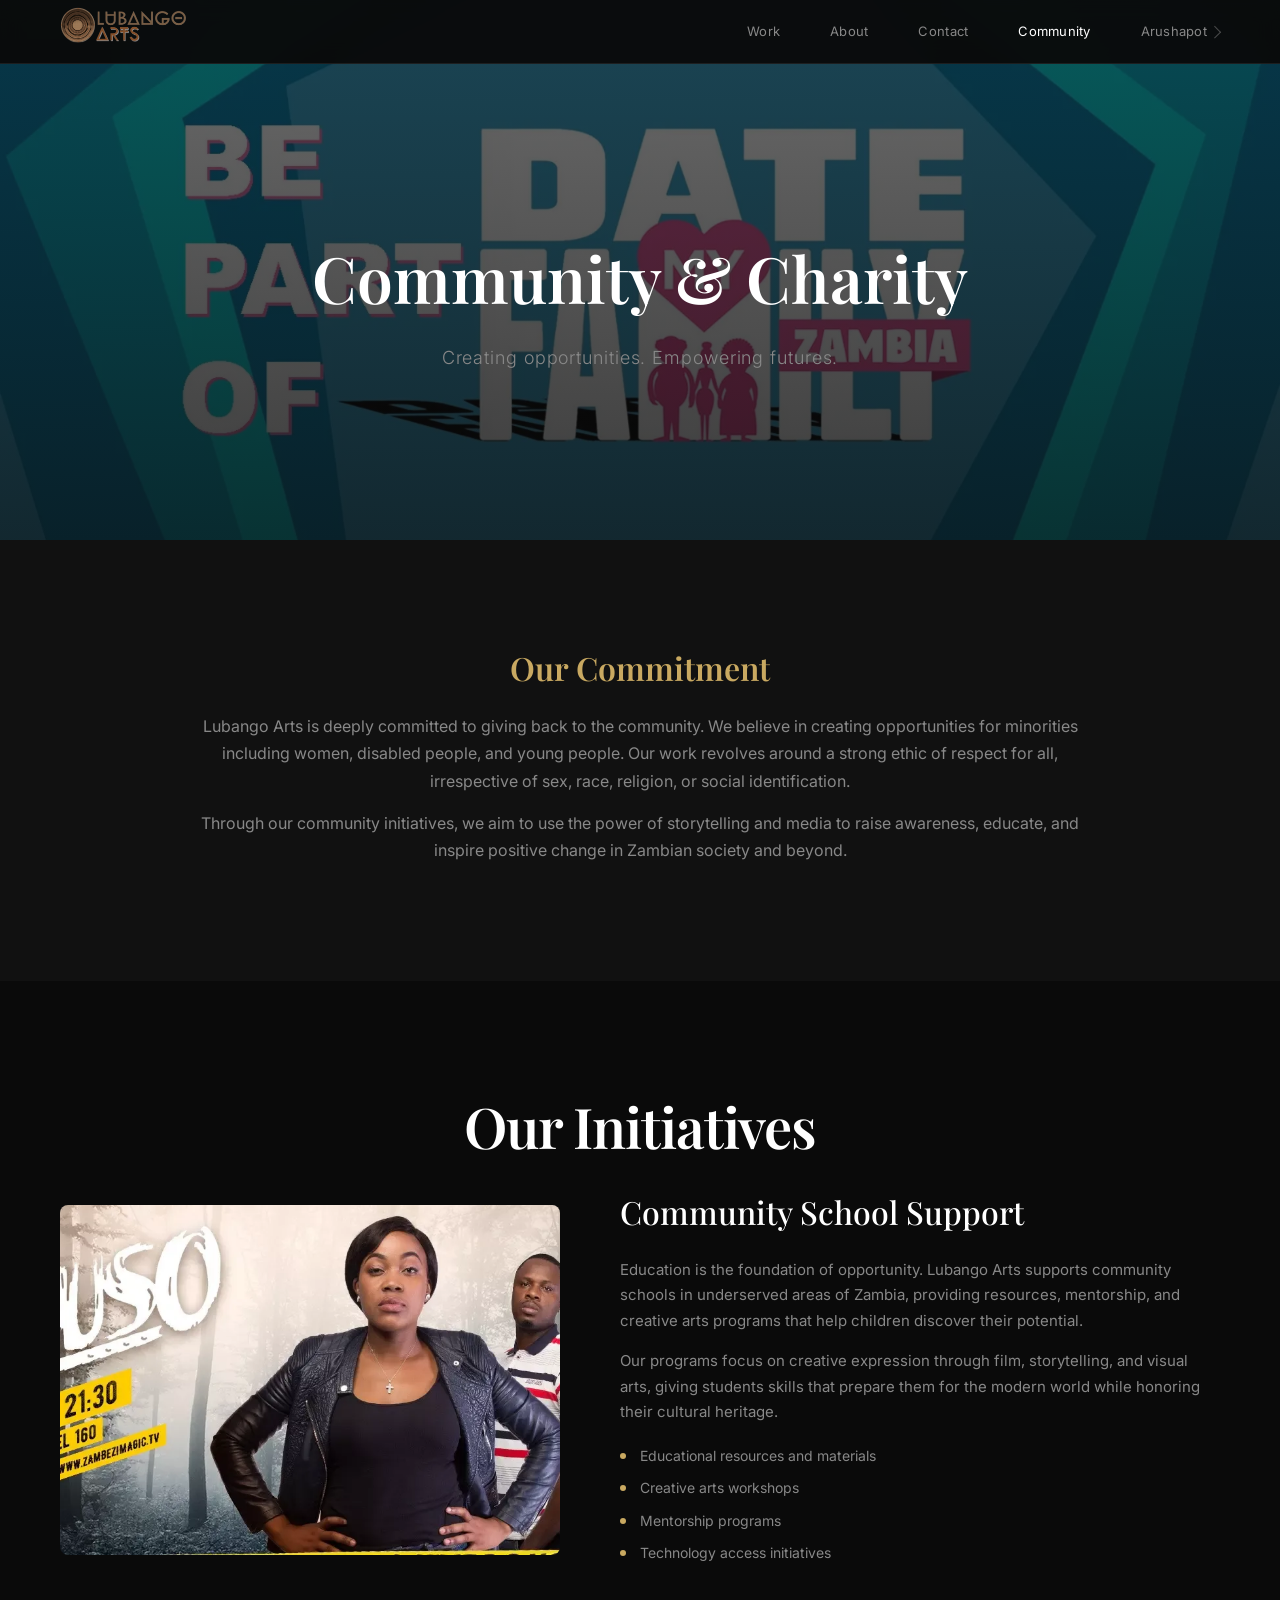
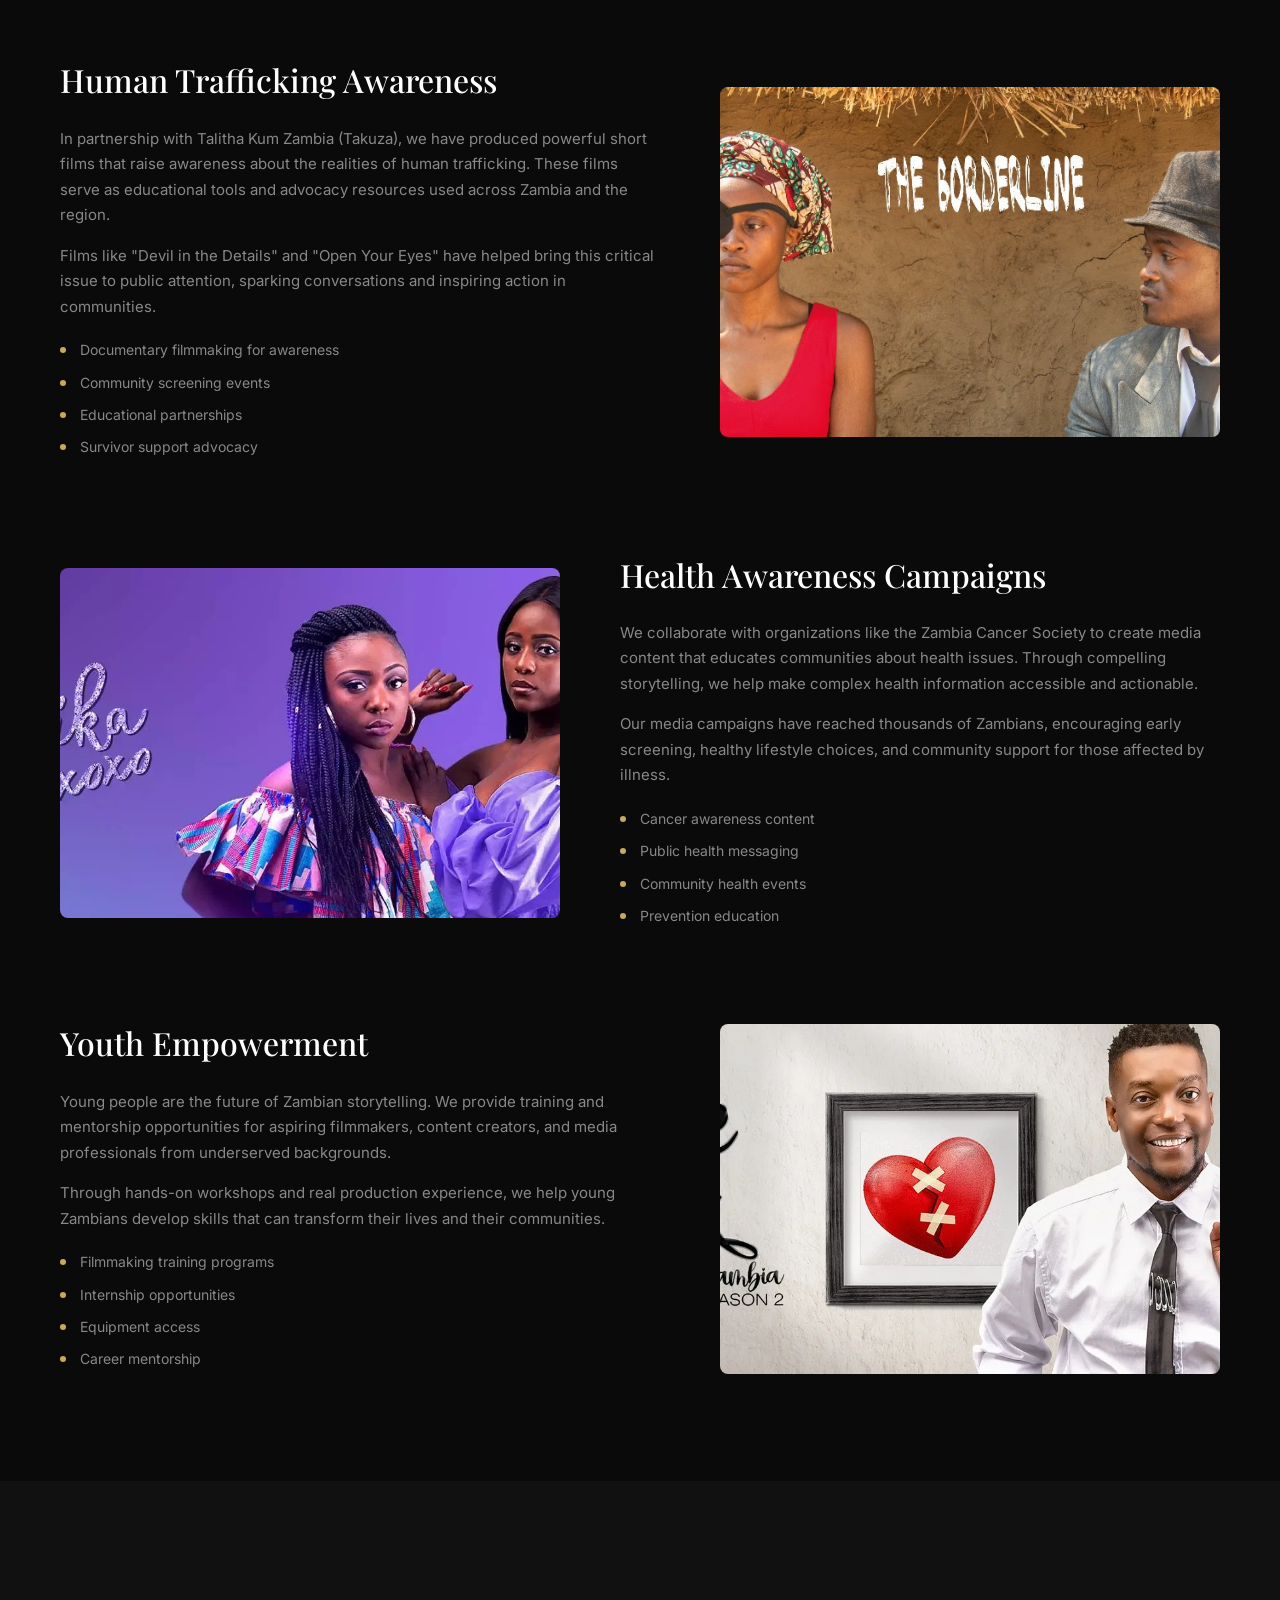
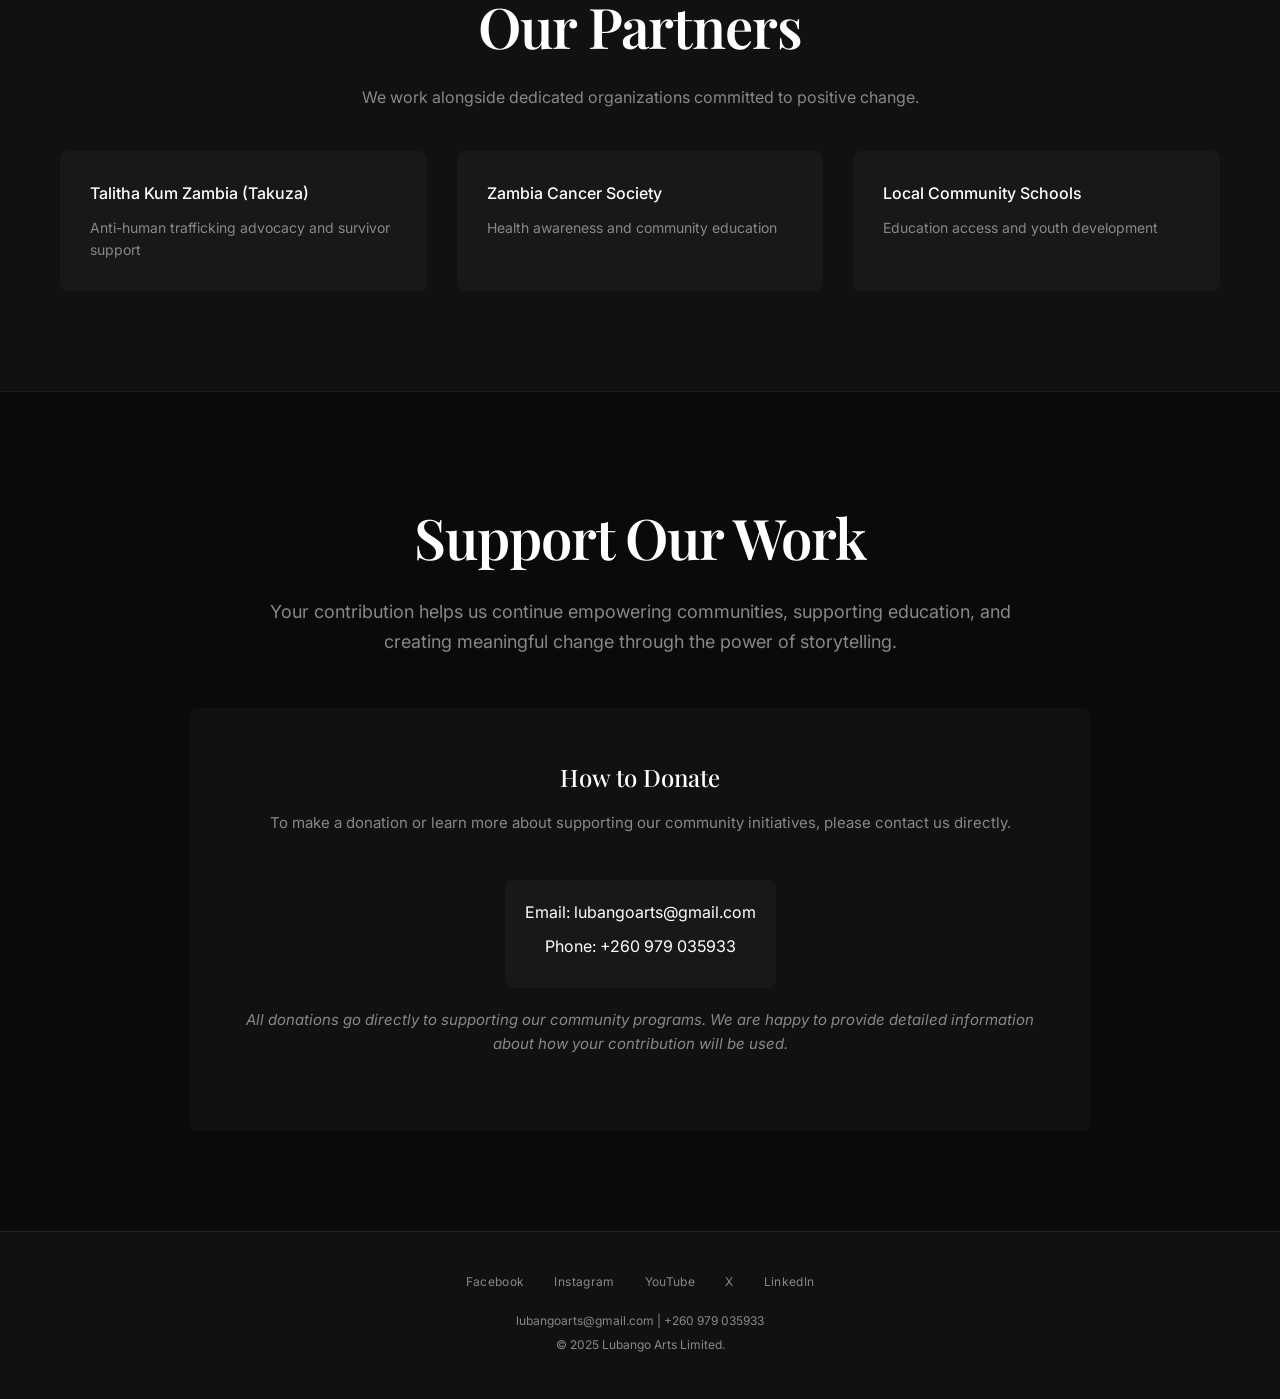
==== community.html @ 0f2acec6 "Add files via upload" ====
<!DOCTYPE html>
<html lang="en">

<head>
    <meta charset="UTF-8">
    <meta name="viewport" content="width=device-width, initial-scale=1.0">
    <meta name="description"
        content="Lubango Arts Community & Charity - Supporting education, empowering women and youth, and creating opportunities through charity work in Zambia. Our initiatives include school support, health awareness, and human trafficking prevention.">
    <meta name="keywords"
        content="charity Zambia, community development, education support Lusaka, human trafficking awareness, women empowerment, youth development Zambia">
    <meta name="author" content="Lubango Arts">
    <meta name="robots" content="index, follow">
    <meta property="og:title" content="Community & Charity - Lubango Arts">
    <meta property="og:description"
        content="Supporting education, empowering communities, and creating opportunities through charity work in Zambia.">
    <meta property="og:image" content="https://lubangoarts.com/assets/images/logoWithText_1764166128263.png">
    <meta property="og:image:width" content="1200">
    <meta property="og:image:height" content="630">
    <meta property="og:type" content="website">
    <link rel="canonical" href="https://lubangoarts.com/community.html">
    <title>Community & Charity - Lubango Arts</title>
    <link rel="icon" type="image/png" href="logo.png">
    <link rel="stylesheet" href="styles.css">
    <link rel="preconnect" href="https://fonts.googleapis.com">
    <link rel="preconnect" href="https://fonts.gstatic.com" crossorigin>
    <link
        href="https://fonts.googleapis.com/css2?family=Inter:wght@300;400;500;600;700&family=Playfair+Display:wght@400;500;600;700;800&display=swap"
        rel="stylesheet">
</head>

<body class="community-page">
    <nav class="nav">
        <div class="nav-container">
            <a href="index.html" class="logo">
                <img src="assets/images/logoWithText_1764166128263.png" alt="Lubango Arts" class="logo-img">
            </a>
            <div class="nav-links">
                <a href="index.html#work" class="nav-link">Work</a>
                <a href="index.html#about" class="nav-link">About</a>
                <a href="index.html#contact" class="nav-link">Contact</a>
                <a href="community.html" class="nav-link active">Community</a>
                <a href="https://arushapot.com" target="_blank" rel="noopener"
                    class="nav-link nav-link-external">Arushapot</a>
            </div>
            <button class="menu-toggle" aria-label="Toggle menu">
                <span></span>
                <span></span>
                <span></span>
            </button>
        </div>
    </nav>

    <main class="main">
        <section class="community-hero">
            <div class="community-hero-bg" style="background-image: url('assets/images/dmf_1764166128269.webp');"></div>
            <div class="community-hero-overlay"></div>
            <div class="community-hero-content">
                <h1 class="community-hero-title">Community & Charity</h1>
                <p class="community-hero-subtitle">Creating opportunities. Empowering futures.</p>
            </div>
        </section>

        <section class="community-intro">
            <div class="section-container">
                <div class="community-intro-content">
                    <h2>Our Commitment</h2>
                    <p>Lubango Arts is deeply committed to giving back to the community. We believe in creating
                        opportunities
                        for minorities including women, disabled people, and young people. Our work revolves around a
                        strong
                        ethic of respect for all, irrespective of sex, race, religion, or social identification.</p>
                    <p>Through our community initiatives, we aim to use the power of storytelling and media to raise
                        awareness,
                        educate, and inspire positive change in Zambian society and beyond.</p>
                </div>
            </div>
        </section>

        <section class="community-initiatives">
            <div class="section-container">
                <h2 class="section-title">Our Initiatives</h2>

                <div class="initiative-block">
                    <div class="initiative-image"
                        style="background-image: url('assets/images/masauso_1764166128265.webp');"></div>
                    <div class="initiative-content">
                        <h3>Community School Support</h3>
                        <p>Education is the foundation of opportunity. Lubango Arts supports community schools in
                            underserved
                            areas of Zambia, providing resources, mentorship, and creative arts programs that help
                            children
                            discover their potential.</p>
                        <p>Our programs focus on creative expression through film, storytelling, and visual arts, giving
                            students skills that prepare them for the modern world while honoring their cultural
                            heritage.</p>
                        <ul class="initiative-list">
                            <li>Educational resources and materials</li>
                            <li>Creative arts workshops</li>
                            <li>Mentorship programs</li>
                            <li>Technology access initiatives</li>
                        </ul>
                    </div>
                </div>

                <div class="initiative-block initiative-block-reverse">
                    <div class="initiative-image"
                        style="background-image: url('assets/images/theBorderline_1764166128266.jpg');"></div>
                    <div class="initiative-content">
                        <h3>Human Trafficking Awareness</h3>
                        <p>In partnership with Talitha Kum Zambia (Takuza), we have produced powerful short films that
                            raise
                            awareness about the realities of human trafficking. These films serve as educational tools
                            and
                            advocacy resources used across Zambia and the region.</p>
                        <p>Films like "Devil in the Details" and "Open Your Eyes" have helped bring this critical issue
                            to
                            public attention, sparking conversations and inspiring action in communities.</p>
                        <ul class="initiative-list">
                            <li>Documentary filmmaking for awareness</li>
                            <li>Community screening events</li>
                            <li>Educational partnerships</li>
                            <li>Survivor support advocacy</li>
                        </ul>
                    </div>
                </div>

                <div class="initiative-block">
                    <div class="initiative-image"
                        style="background-image: url('assets/images/tizibika_1764166128267.webp');"></div>
                    <div class="initiative-content">
                        <h3>Health Awareness Campaigns</h3>
                        <p>We collaborate with organizations like the Zambia Cancer Society to create media content that
                            educates communities about health issues. Through compelling storytelling, we help make
                            complex
                            health information accessible and actionable.</p>
                        <p>Our media campaigns have reached thousands of Zambians, encouraging early screening, healthy
                            lifestyle choices, and community support for those affected by illness.</p>
                        <ul class="initiative-list">
                            <li>Cancer awareness content</li>
                            <li>Public health messaging</li>
                            <li>Community health events</li>
                            <li>Prevention education</li>
                        </ul>
                    </div>
                </div>

                <div class="initiative-block initiative-block-reverse">
                    <div class="initiative-image"
                        style="background-image: url('assets/images/loveBackZambia_1764166128263.webp');"></div>
                    <div class="initiative-content">
                        <h3>Youth Empowerment</h3>
                        <p>Young people are the future of Zambian storytelling. We provide training and mentorship
                            opportunities for aspiring filmmakers, content creators, and media professionals from
                            underserved backgrounds.</p>
                        <p>Through hands-on workshops and real production experience, we help young Zambians develop
                            skills that can transform their lives and their communities.</p>
                        <ul class="initiative-list">
                            <li>Filmmaking training programs</li>
                            <li>Internship opportunities</li>
                            <li>Equipment access</li>
                            <li>Career mentorship</li>
                        </ul>
                    </div>
                </div>
            </div>
        </section>

        <section class="community-partners">
            <div class="section-container">
                <h2 class="section-title">Our Partners</h2>
                <p class="partners-intro">We work alongside dedicated organizations committed to positive change.</p>
                <div class="partners-list">
                    <div class="partner-item">
                        <h4>Talitha Kum Zambia (Takuza)</h4>
                        <p>Anti-human trafficking advocacy and survivor support</p>
                    </div>
                    <div class="partner-item">
                        <h4>Zambia Cancer Society</h4>
                        <p>Health awareness and community education</p>
                    </div>
                    <div class="partner-item">
                        <h4>Local Community Schools</h4>
                        <p>Education access and youth development</p>
                    </div>
                </div>
            </div>
        </section>

        <section class="donate-section">
            <div class="section-container">
                <div class="donate-content">
                    <h2 class="section-title">Support Our Work</h2>
                    <p class="donate-intro">Your contribution helps us continue empowering communities, supporting
                        education,
                        and creating meaningful change through the power of storytelling.</p>

                    <div class="donate-contact">
                        <h3>How to Donate</h3>
                        <p>To make a donation or learn more about supporting our community initiatives, please contact
                            us directly.</p>
                        <div class="donate-details">
                            <p>Email: lubangoarts@gmail.com</p>
                            <p>Phone: +260 979 035933</p>
                        </div>
                        <p class="donate-note">All donations go directly to supporting our community programs.
                            We are happy to provide detailed information about how your contribution will be used.</p>
                    </div>
                </div>
            </div>
        </section>
    </main>

    <footer class="footer">
        <div class="footer-content">
            <div class="footer-social">
                <a href="https://www.facebook.com/lubangoarts" target="_blank" rel="noopener">Facebook</a>
                <a href="https://www.instagram.com/lubangoarts" target="_blank" rel="noopener">Instagram</a>
                <a href="https://www.youtube.com/@lubangoarts" target="_blank" rel="noopener">YouTube</a>
                <a href="https://x.com/lubangoarts" target="_blank" rel="noopener">X</a>
                <a href="https://zm.linkedin.com/in/nancyhandabile" target="_blank" rel="noopener">LinkedIn</a>
            </div>
            <div class="footer-center">
                <p class="footer-contact">
                    <a href="mailto:lubangoarts@gmail.com">lubangoarts@gmail.com</a> |
                    <a href="tel:+260979035933">+260 979 035933</a>
                </p>
                <p>&copy; 2025 Lubango Arts Limited.</p>
            </div>
        </div>
    </footer>

    <script src="script.js"></script>
</body>

</html>
---- styles.css ----
:root {
    --bg-primary: #0a0a0a;
    --bg-secondary: #111111;
    --bg-tertiary: #181818;
    --text-primary: #ffffff;
    --text-secondary: #888888;
    --accent-primary: #c9a961;
    --accent-hover: #d4b876;
    --border: rgba(255, 255, 255, 0.08);
}

@import url('https://fonts.googleapis.com/css2?family=Inter:wght@300;400;500;600;700&family=Playfair+Display:wght@400;500;600;700;800&display=swap');

img {
    max-width: 100%;
    height: auto;
    loading: lazy;
}

* {
    margin: 0;
    padding: 0;
    box-sizing: border-box;
}

html {
    scroll-behavior: smooth;
}

body {
    font-family: 'Inter', -apple-system, BlinkMacSystemFont, 'Segoe UI', sans-serif;
    background-color: var(--bg-primary);
    color: var(--text-primary);
    line-height: 1.6;
    overflow-x: hidden;
}

.nav {
    position: fixed;
    top: 0;
    left: 0;
    right: 0;
    z-index: 1000;
    background-color: rgba(10, 10, 10, 0.95);
    backdrop-filter: blur(10px);
    border-bottom: 1px solid var(--border);
    transition: transform 0.3s ease;
}

.nav-container {
    max-width: 1400px;
    margin: 0 auto;
    padding: 5px 60px;
    display: flex;
    justify-content: space-between;
    align-items: center;
}

.logo-img {
    height: 45px;
    width: auto;
    transition: opacity 0.3s ease;
}

.logo:hover .logo-img {
    opacity: 0.8;
}

.nav-links {
    display: flex;
    gap: 50px;
    align-items: center;
}

.nav-link {
    color: var(--text-secondary);
    text-decoration: none;
    font-size: 13px;
    font-weight: 400;
    letter-spacing: 0.02em;
    transition: color 0.3s ease;
}

.nav-link:hover,
.nav-link.active {
    color: var(--text-primary);
}

.nav-link-external::after {
    content: '';
    display: inline-block;
    width: 8px;
    height: 8px;
    margin-left: 4px;
    border-top: 1px solid currentColor;
    border-right: 1px solid currentColor;
    transform: rotate(45deg) translateY(1px);
    opacity: 0.5;
}

.menu-toggle {
    display: none;
    flex-direction: column;
    gap: 5px;
    background: none;
    border: none;
    cursor: pointer;
    padding: 5px;
}

.menu-toggle span {
    width: 22px;
    height: 1.5px;
    background-color: var(--text-primary);
    transition: all 0.3s ease;
}

.menu-toggle.active span:nth-child(1) {
    transform: rotate(45deg) translate(5px, 5px);
}

.menu-toggle.active span:nth-child(2) {
    opacity: 0;
}

.menu-toggle.active span:nth-child(3) {
    transform: rotate(-45deg) translate(5px, -5px);
}

.hero-section {
    min-height: 100vh;
    display: flex;
    flex-direction: column;
    justify-content: center;
    align-items: center;
    padding: 100px 60px 60px;
    position: relative;
    overflow: hidden;
}

.hero-video-wrapper {
    position: absolute;
    top: 0;
    left: 0;
    width: 100%;
    height: 100%;
    z-index: -1;
}

.hero-video {
    width: 100%;
    height: 100%;
    object-fit: cover;
}

.hero-overlay {
    position: absolute;
    top: 0;
    left: 0;
    width: 100%;
    height: 100%;
    background: linear-gradient(to bottom,
            rgba(10, 10, 10, 0.7) 0%,
            rgba(10, 10, 10, 0.5) 50%,
            rgba(10, 10, 10, 0.85) 100%);
}

.hero-content {
    text-align: center;
    max-width: 1000px;
    position: relative;
    z-index: 1;
}

.hero-title {
    font-family: 'Playfair Display', serif;
    font-size: clamp(48px, 9vw, 100px);
    font-weight: 700;
    letter-spacing: -0.02em;
    line-height: 1.1;
    margin-bottom: 25px;
}

.hero-title-line {
    display: block;
    opacity: 0;
    transform: translateY(30px);
    animation: fadeInUp 0.8s ease forwards;
}

.hero-title-line:nth-child(1) {
    animation-delay: 0.2s;
}

.hero-title-line:nth-child(2) {
    animation-delay: 0.4s;
}

@keyframes fadeInUp {
    to {
        opacity: 1;
        transform: translateY(0);
    }
}

.hero-subtitle {
    font-size: clamp(14px, 1.5vw, 18px);
    color: var(--text-secondary);
    font-weight: 300;
    letter-spacing: 0.1em;
    text-transform: uppercase;
}

.scroll-indicator {
    position: absolute;
    bottom: 40px;
    left: 50%;
    transform: translateX(-50%);
    display: flex;
    flex-direction: column;
    align-items: center;
    gap: 12px;
    opacity: 0;
    animation: fadeIn 1s ease 1s forwards;
    z-index: 1;
}

@keyframes fadeIn {
    to {
        opacity: 1;
    }
}

.scroll-indicator span {
    font-size: 11px;
    letter-spacing: 0.15em;
    text-transform: uppercase;
    color: var(--text-secondary);
}

.scroll-line {
    width: 1px;
    height: 50px;
    background: linear-gradient(to bottom, var(--accent-primary), transparent);
    animation: scrollPulse 2s ease-in-out infinite;
}

@keyframes scrollPulse {

    0%,
    100% {
        opacity: 0.3;
    }

    50% {
        opacity: 1;
    }
}

.section-container {
    max-width: 1300px;
    margin: 0 auto;
    padding: 100px 60px;
}

.section-header {
    margin-bottom: 60px;
    text-align: center;
}

.section-title {
    font-family: 'Playfair Display', serif;
    font-size: clamp(36px, 5vw, 56px);
    font-weight: 600;
    letter-spacing: -0.02em;
    margin-bottom: 15px;
}

.section-subtitle {
    font-size: 15px;
    color: var(--text-secondary);
    font-weight: 300;
}

.work-section {
    background-color: var(--bg-primary);
}

.work-grid {
    display: grid;
    grid-template-columns: repeat(auto-fit, minmax(340px, 1fr));
    gap: 30px;
}

.work-card {
    background-color: var(--bg-secondary);
    border-radius: 8px;
    overflow: hidden;
    transition: transform 0.3s ease;
}

.work-card:hover {
    transform: translateY(-5px);
}

.work-image-wrapper {
    position: relative;
    width: 100%;
    padding-top: 60%;
    overflow: hidden;
    background-color: var(--bg-tertiary);
}

.work-img {
    position: absolute;
    top: 0;
    left: 0;
    width: 100%;
    height: 100%;
    object-fit: cover;
    transition: transform 0.5s ease;
}

.work-card:hover .work-img {
    transform: scale(1.03);
}

.work-info {
    padding: 25px;
}

.work-title {
    font-family: 'Playfair Display', serif;
    font-size: 20px;
    font-weight: 500;
    margin-bottom: 10px;
}

.work-desc {
    font-size: 14px;
    line-height: 1.6;
    color: var(--text-secondary);
    margin-bottom: 15px;
}

.work-meta {
    display: flex;
    gap: 12px;
    align-items: center;
}

.work-tag {
    font-size: 11px;
    font-weight: 500;
    letter-spacing: 0.05em;
    text-transform: uppercase;
    color: var(--accent-primary);
}

.work-year {
    font-size: 13px;
    color: var(--text-secondary);
}

.other-works-section {
    background-color: var(--bg-secondary);
}

.works-container {
    display: flex;
    flex-direction: column;
    gap: 30px;
}

.work-display {
    background-color: var(--bg-tertiary);
    border-radius: 12px;
    overflow: hidden;
    position: relative;
    min-height: 500px;
    display: flex;
    align-items: center;
    justify-content: center;
}

.work-display-image {
    position: absolute;
    top: 0;
    left: 0;
    width: 100%;
    height: 100%;
    object-fit: cover;
    opacity: 0.4;
    transition: opacity 0.5s ease;
}

.work-display-content {
    position: relative;
    z-index: 2;
    padding: 40px;
    text-align: center;
    max-width: 700px;
}

.work-display-title {
    font-family: 'Playfair Display', serif;
    font-size: clamp(28px, 4vw, 42px);
    font-weight: 600;
    margin-bottom: 20px;
}

.work-display-description {
    font-size: 18px;
    line-height: 1.7;
    color: var(--text-secondary);
    margin-bottom: 25px;
}

.work-display-tag {
    display: inline-block;
    font-size: 12px;
    font-weight: 600;
    letter-spacing: 0.05em;
    text-transform: uppercase;
    color: var(--accent-primary);
    background-color: rgba(201, 169, 97, 0.1);
    padding: 6px 12px;
    border-radius: 6px;
    margin-bottom: 15px;
}

.work-display-year {
    font-size: 14px;
    color: var(--text-secondary);
    margin-bottom: 20px;
}

.work-link {
    display: inline-block;
    color: var(--accent-primary);
    text-decoration: none;
    font-size: 14px;
    font-weight: 500;
    border: 1px solid var(--accent-primary);
    padding: 8px 16px;
    border-radius: 6px;
    transition: all 0.3s ease;
}

.work-link:hover {
    background-color: var(--accent-primary);
    color: var(--bg-primary);
}

.works-list {
    display: flex;
    gap: 12px;
    overflow-x: auto;
    padding: 5px;
    -ms-overflow-style: none;
    scrollbar-width: none;
}

.works-list::-webkit-scrollbar {
    display: none;
}

.work-item {
    flex: 0 0 auto;
    width: 160px;
    padding: 15px;
    background-color: transparent;
    border-radius: 6px;
    cursor: pointer;
    transition: all 0.3s ease;
    border: 1px solid var(--border);
    text-align: center;
    height: 75px;
    display: flex;
    flex-direction: column;
    justify-content: center;
}

.work-item:hover {
    border-color: var(--accent-primary);
    background-color: rgba(201, 169, 97, 0.05);
}

.work-item.active {
    border-color: var(--accent-primary);
    background-color: rgba(201, 169, 97, 0.1);
}

.work-item-title {
    font-weight: 500;
    font-size: 14px;
    margin-bottom: 4px;
    white-space: nowrap;
    overflow: hidden;
    text-overflow: ellipsis;
}

.work-item-tag {
    font-size: 10px;
    font-weight: 500;
    letter-spacing: 0.05em;
    text-transform: uppercase;
    color: var(--accent-primary);
}

.films-section {
    background-color: var(--bg-primary);
}

.films-grid {
    display: grid;
    grid-template-columns: repeat(auto-fit, minmax(380px, 1fr));
    gap: 30px;
}

.film-card {
    background-color: var(--bg-secondary);
    border-radius: 8px;
    overflow: hidden;
    transition: transform 0.3s ease;
}

.film-card:hover {
    transform: translateY(-5px);
}

.film-video-wrapper {
    position: relative;
    width: 100%;
    padding-top: 56.25%;
    background-color: var(--bg-tertiary);
}

.film-video-wrapper iframe {
    position: absolute;
    top: 0;
    left: 0;
    width: 100%;
    height: 100%;
    border: none;
}

.film-info {
    padding: 20px 25px;
}

.film-title {
    font-family: 'Playfair Display', serif;
    font-size: 18px;
    font-weight: 500;
    margin-bottom: 8px;
}

.film-meta {
    display: flex;
    gap: 15px;
    margin-bottom: 10px;
}

.film-year {
    font-size: 12px;
    font-weight: 500;
    letter-spacing: 0.05em;
    color: var(--accent-primary);
}

.film-genre {
    font-size: 12px;
    color: var(--text-secondary);
}

.film-description {
    font-size: 14px;
    line-height: 1.6;
    color: var(--text-secondary);
}

.about-section {
    background-color: var(--bg-secondary);
}

.about-lead {
    font-size: clamp(18px, 2.5vw, 24px);
    line-height: 1.6;
    color: var(--text-secondary);
    margin: 0 auto 60px;
    max-width: 900px;
    text-align: center;
}

.about-content .section-title {
    text-align: center;
    margin-left: auto;
    margin-right: auto;
}

.about-grid {
    display: grid;
    grid-template-columns: repeat(auto-fit, minmax(280px, 1fr));
    gap: 40px;
    text-align: left;
}

.about-block {
    padding: 30px;
    background-color: var(--bg-tertiary);
    border-radius: 8px;
    text-align: left;
}

.about-heading {
    font-family: 'Playfair Display', serif;
    font-size: 20px;
    font-weight: 500;
    margin-bottom: 15px;
    color: var(--accent-primary);
}

.about-block p {
    font-size: 14px;
    line-height: 1.7;
    color: var(--text-secondary);
}

.achievements-list {
    list-style: none;
}

.achievements-list li {
    font-size: 14px;
    line-height: 1.8;
    color: var(--text-secondary);
    padding-left: 15px;
    position: relative;
    margin-bottom: 8px;
}

.achievements-list li::before {
    content: '';
    position: absolute;
    left: 0;
    top: 10px;
    width: 4px;
    height: 4px;
    border-radius: 50%;
    background-color: var(--accent-primary);
}

.contact-section {
    background-color: var(--bg-primary);
}

.contact-wrapper {
    max-width: 600px;
    margin: 0 auto;
}

.contact-form {
    background-color: var(--bg-secondary);
    padding: 40px;
    border-radius: 8px;
    margin-bottom: 30px;
}

.form-row {
    display: grid;
    grid-template-columns: 1fr 1fr;
    gap: 20px;
}

.form-group {
    margin-bottom: 20px;
}

.form-group label {
    display: block;
    font-size: 12px;
    font-weight: 500;
    margin-bottom: 8px;
    color: var(--text-secondary);
    letter-spacing: 0.03em;
}

.form-group input,
.form-group select,
.form-group textarea {
    width: 100%;
    padding: 12px 15px;
    background-color: var(--bg-tertiary);
    border: 1px solid var(--border);
    border-radius: 6px;
    color: var(--text-primary);
    font-family: 'Inter', sans-serif;
    font-size: 14px;
    transition: border-color 0.3s ease;
}

.form-group input:focus,
.form-group select:focus,
.form-group textarea:focus {
    outline: none;
    border-color: var(--accent-primary);
}

.form-group textarea {
    resize: vertical;
    min-height: 100px;
}

.submit-btn {
    width: 100%;
    padding: 14px 30px;
    background-color: transparent;
    color: var(--text-primary);
    border: 1px solid var(--border);
    border-radius: 6px;
    font-size: 13px;
    font-weight: 500;
    letter-spacing: 0.03em;
    cursor: pointer;
    transition: all 0.3s ease;
}

.submit-btn:hover {
    background-color: var(--text-primary);
    color: var(--bg-primary);
    border-color: var(--text-primary);
}

.form-message {
    margin-top: 20px;
    padding: 15px;
    border-radius: 6px;
    text-align: center;
    font-size: 14px;
    display: none;
}

.form-message.success {
    display: block;
    background: rgba(76, 175, 80, 0.1);
    color: #4caf50;
    border: 1px solid rgba(76, 175, 80, 0.2);
}

.form-message.error {
    display: block;
    background: rgba(244, 67, 54, 0.1);
    color: #f44336;
    border: 1px solid rgba(244, 67, 54, 0.2);
}

.footer {
    background-color: var(--bg-secondary);
    border-top: 1px solid var(--border);
    padding: 40px 60px;
}

.footer-content {
    max-width: 1300px;
    margin: 0 auto;
    display: flex;
    flex-direction: column;
    align-items: center;
    gap: 20px;
}

.footer-social {
    display: flex;
    gap: 30px;
    justify-content: center;
}

.footer-social a {
    color: var(--text-secondary);
    text-decoration: none;
    font-size: 12px;
    letter-spacing: 0.03em;
    transition: color 0.3s ease;
}

.footer-social a:hover {
    color: var(--text-primary);
}

.footer-center {
    text-align: center;
}

.footer-center p {
    font-size: 12px;
    color: var(--text-secondary);
    margin-bottom: 5px;
}

.footer-contact {
    margin-bottom: 5px;
}

.footer-designer {
    font-size: 11px;
    opacity: 0.7;
}

.community-hero {
    position: relative;
    height: 60vh;
    min-height: 400px;
    display: flex;
    align-items: center;
    justify-content: center;
    overflow: hidden;
}

.community-hero-bg {
    position: absolute;
    top: 0;
    left: 0;
    width: 100%;
    height: 100%;
    background-size: cover;
    background-position: center;
}

.community-hero-overlay {
    position: absolute;
    top: 0;
    left: 0;
    width: 100%;
    height: 100%;
    background: linear-gradient(to bottom,
            rgba(10, 10, 10, 0.6) 0%,
            rgba(10, 10, 10, 0.8) 100%);
}

.community-hero-content {
    position: relative;
    z-index: 1;
    text-align: center;
    padding: 0 30px;
    margin-top: 60px;
}

.community-hero-title {
    font-family: 'Playfair Display', serif;
    font-size: clamp(36px, 7vw, 64px);
    font-weight: 600;
    margin-bottom: 15px;
}

.community-hero-subtitle {
    font-size: clamp(14px, 2vw, 18px);
    color: var(--text-secondary);
    font-weight: 300;
    letter-spacing: 0.05em;
}

.community-intro {
    background-color: var(--bg-secondary);
    padding: 2px 0;
}

.community-intro-content {
    max-width: 800px;
}

.community-intro-content h2 {
    font-family: 'Playfair Display', serif;
    font-size: clamp(28px, 4vw, 40px);
    font-weight: 500;
    margin-bottom: 25px;
}

.community-intro-content p {
    font-size: 16px;
    line-height: 1.8;
    color: var(--text-secondary);
    margin-bottom: 20px;
}

.community-initiatives {
    background-color: var(--bg-primary);
}

.initiative-block {
    display: grid;
    grid-template-columns: 1fr 1.2fr;
    gap: 60px;
    margin-bottom: 80px;
    align-items: center;
}

.initiative-block:last-child {
    margin-bottom: 0;
}

.initiative-block-reverse {
    direction: rtl;
}

.initiative-block-reverse>* {
    direction: ltr;
}

.initiative-image {
    height: 350px;
    border-radius: 8px;
    background-size: cover;
    background-position: center;
}

.initiative-content h3 {
    font-family: 'Playfair Display', serif;
    font-size: clamp(24px, 3vw, 32px);
    font-weight: 500;
    margin-bottom: 20px;
}

.initiative-content p {
    font-size: 15px;
    line-height: 1.7;
    color: var(--text-secondary);
    margin-bottom: 15px;
}

.initiative-list {
    list-style: none;
    margin-top: 20px;
}

.initiative-list li {
    font-size: 14px;
    color: var(--text-secondary);
    padding-left: 20px;
    position: relative;
    margin-bottom: 10px;
}

.initiative-list li::before {
    content: '';
    position: absolute;
    left: 0;
    top: 8px;
    width: 6px;
    height: 6px;
    border-radius: 50%;
    background-color: var(--accent-primary);
}

.community-impact {
    background-color: var(--bg-secondary);
}

.impact-grid {
    display: grid;
    grid-template-columns: repeat(4, 1fr);
    gap: 40px;
    margin-top: 50px;
}

.impact-item {
    text-align: center;
}

.impact-number {
    display: block;
    font-family: 'Playfair Display', serif;
    font-size: clamp(36px, 5vw, 56px);
    font-weight: 500;
    color: var(--accent-primary);
    margin-bottom: 10px;
}

.impact-label {
    font-size: 14px;
    color: var(--text-secondary);
    letter-spacing: 0.03em;
}

.community-partners {
    background-color: var(--bg-secondary);
}

.partners-intro {
    font-size: 16px;
    color: var(--text-secondary);
    margin-bottom: 40px;
}

.partners-list {
    display: grid;
    grid-template-columns: repeat(auto-fit, minmax(280px, 1fr));
    gap: 30px;
}

.partner-item {
    padding: 30px;
    background-color: var(--bg-tertiary);
    border-radius: 8px;
}

.partner-item h4 {
    font-size: 16px;
    font-weight: 500;
    margin-bottom: 10px;
}

.partner-item p {
    font-size: 14px;
    color: var(--text-secondary);
}

.donate-section {
    background-color: var(--bg-primary);
    border-top: 1px solid var(--border);
}

.donate-content {
    max-width: 900px;
    margin: 0 auto;
}

.donate-intro {
    font-size: 18px;
    line-height: 1.7;
    color: var(--text-secondary);
    margin-bottom: 50px;
    text-align: center;
}

.donate-options {
    display: grid;
    grid-template-columns: repeat(auto-fit, minmax(260px, 1fr));
    gap: 30px;
    margin-bottom: 60px;
}

.donate-option {
    padding: 30px;
    background-color: var(--bg-secondary);
    border-radius: 8px;
}

.donate-option h3 {
    font-family: 'Playfair Display', serif;
    font-size: 18px;
    font-weight: 500;
    margin-bottom: 15px;
    color: var(--accent-primary);
}

.donate-option p {
    font-size: 14px;
    line-height: 1.7;
    color: var(--text-secondary);
}

.donate-contact {
    text-align: center;
    padding: 50px;
    background-color: var(--bg-secondary);
    border-radius: 8px;
}

.donate-contact h3 {
    font-family: 'Playfair Display', serif;
    font-size: 24px;
    font-weight: 500;
    margin-bottom: 15px;
}

.donate-contact>p {
    font-size: 15px;
    color: var(--text-secondary);
    margin-bottom: 25px;
}

.donate-details {
    margin-bottom: 25px;
}

.donate-details p {
    font-size: 16px;
    color: var(--text-primary);
    margin-bottom: 8px;
}

.donate-note {
    font-size: 13px;
    color: var(--text-secondary);
    font-style: italic;
}

@media (min-width: 768px) {
    .works-container {
        flex-direction: row;
        min-height: 500px;
    }

    .work-display {
        flex: 2;
    }

    .works-list {
        flex: 1;
        flex-direction: column;
        overflow-y: auto;
        overflow-x: hidden;
        max-height: 500px;
        padding: 0;
        gap: 10px;
    }

    .work-item {
        width: 100%;
        text-align: left;
        height: 66px;
        padding: 12px 15px;
    }
}

@media (max-width: 1024px) {

    .nav-container,
    .section-container,
    .footer {
        padding-left: 40px;
        padding-right: 40px;
    }

    .hero-section {
        padding: 80px 40px 40px;
    }

    .films-grid {
        grid-template-columns: 1fr;
    }

    .work-grid {
        grid-template-columns: repeat(auto-fit, minmax(280px, 1fr));
    }

    .initiative-block {
        grid-template-columns: 1fr;
        gap: 30px;
    }

    .initiative-block-reverse {
        direction: ltr;
    }

    .initiative-image {
        height: 250px;
    }

    .impact-grid {
        grid-template-columns: repeat(2, 1fr);
    }
}

@media (max-width: 768px) {
    .nav-links {
        position: fixed;
        top: 60px;
        left: 0;
        right: 0;
        flex-direction: column;
        background-color: var(--bg-secondary);
        padding: 30px;
        gap: 20px;
        transform: translateX(100%);
        transition: transform 0.3s ease;
        border-bottom: 1px solid var(--border);
    }

    .nav-links.active {
        transform: translateX(0);
    }

    .menu-toggle {
        display: flex;
    }

    .nav-container,
    .section-container,
    .footer {
        padding-left: 25px;
        padding-right: 25px;
    }

    .hero-section {
        padding: 100px 25px 60px;
    }

    .section-container {
        padding-top: 70px;
        padding-bottom: 70px;
    }

    .work-grid {
        grid-template-columns: 1fr;
    }

    .films-grid {
        grid-template-columns: 1fr;
    }

    .about-content .section-title {
        text-align: center;
        margin-left: auto;
        margin-right: auto;
    }

    .about-lead {
        max-width: 100%;
        margin-left: auto;
        margin-right: auto;
        padding: 0 10px;
        font-size: 16px;
    }

    .about-grid {
        grid-template-columns: 1fr;
        gap: 20px;
        text-align: left;
    }

    .about-block {
        padding: 30px;
        background-color: var(--bg-tertiary);
        border-radius: 8px;
        text-align: left;
    }

    .contact-form {
        padding: 25px;
    }

    .form-row {
        grid-template-columns: 1fr;
    }

    .footer {
        padding: 30px 25px;
    }

    .community-hero {
        height: 50vh;
        min-height: 350px;
    }

    .initiative-block {
        grid-template-columns: 1fr;
    }

    .initiative-image {
        height: 200px;
    }

    .impact-grid {
        grid-template-columns: repeat(2, 1fr);
        gap: 30px;
    }

    .donate-contact {
        padding: 30px;
    }
}

@media (max-width: 480px) {
    .films-grid {
        grid-template-columns: 1fr;
    }

    .impact-grid {
        grid-template-columns: 1fr;
    }
}

.footer-contact a {
    color: inherit;
    text-decoration: none;
    transition: var(--transition-smooth);
}

.footer-contact a:hover {
    color: var(--text-primary);
}


.community-initiatives .section-title {
    text-align: center;
    margin-left: auto;
    margin-right: auto;
}

.community-partners .section-title {
    text-align: center;
    margin-left: auto;
    margin-right: auto;
}

.community-partners .partners-intro {
    text-align: center;
    margin-left: auto;
    margin-right: auto;
    max-width: 800px;
}

.donate-section .section-title {
    text-align: center;
    margin-left: auto;
    margin-right: auto;
}

.donate-intro {
    text-align: center;
    margin-left: auto;
    margin-right: auto;
    max-width: 800px;
}

.donate-content {
    text-align: center;
}

.donate-contact {
    text-align: center;
    margin-top: 40px;
}

.donate-details {
    margin: 20px 0;
    padding: 20px;
    background-color: var(--bg-tertiary);
    border-radius: 8px;
    display: inline-block;
}

@media (max-width: 768px) {

    .community-initiatives .section-title,
    .community-partners .section-title,
    .donate-section .section-title {
        text-align: center;
    }

    .partners-intro,
    .donate-intro {
        text-align: center;
    }

    .donate-content,
    .donate-contact {
        text-align: center;
    }

    .donate-details {
        display: block;
        margin: 20px auto;
    }
}

.community-intro-content {
    text-align: center;
    max-width: 900px;
    margin-left: auto;
    margin-right: auto;
}

.community-intro-content h2 {
    font-family: 'Playfair Display', serif;
    font-size: 32px;
    font-weight: 600;
    margin-bottom: 20px;
    color: var(--accent-primary);
}

.community-intro-content p {
    font-size: 16px;
    line-height: 1.7;
    color: var(--text-secondary);
    margin-bottom: 15px;
}

@media (max-width: 768px) {

    .community-intro-content {
        text-align: center;
        max-width: 100%;
        padding: 0 20px;
    }

    .community-intro-content h2 {
        font-size: 24px;
        margin-bottom: 20px;
    }

    .community-intro-content p {
        font-size: 14px;
        margin-bottom: 15px;
    }

}

.showreel-section {
    background-color: var(--bg-secondary);
}

.featured-showreel {
    margin-bottom: 100px;
}

.showreel-video-wrapper {
    position: relative;
    width: 100%;
    padding-top: 56.25%;
    background-color: var(--bg-tertiary);
    border-radius: 12px;
    overflow: hidden;
    margin-bottom: 40px;
}

.showreel-video-wrapper iframe {
    position: absolute;
    top: 0;
    left: 0;
    width: 100%;
    height: 100%;
    border: none;
}

.showreel-info {
    text-align: center;
    max-width: 800px;
    margin: 0 auto;
}

.showreel-name {
    font-family: 'Playfair Display', serif;
    font-size: clamp(28px, 4vw, 42px);
    font-weight: 600;
    margin-bottom: 20px;
}

.showreel-description {
    font-size: 18px;
    line-height: 1.8;
    color: var(--text-secondary);
}

.subsection-title {
    font-family: 'Playfair Display', serif;
    font-size: clamp(28px, 3vw, 36px);
    font-weight: 600;
    margin-bottom: 40px;
    text-align: center;
}

.showreels-grid {
    display: grid;
    grid-template-columns: repeat(auto-fit, minmax(450px, 1fr));
    gap: 40px;
}

.showreel-item {
    background-color: var(--bg-tertiary);
    border-radius: 12px;
    overflow: hidden;
    transition: transform 0.3s ease, box-shadow 0.3s ease;
}

.showreel-item:hover {
    transform: translateY(-8px);
    box-shadow: 0 20px 40px rgba(0, 0, 0, 0.4);
}

.showreel-item-title {
    padding: 25px;
    font-size: 18px;
    font-weight: 600;
    text-align: center;
    color: var(--text-primary);
}
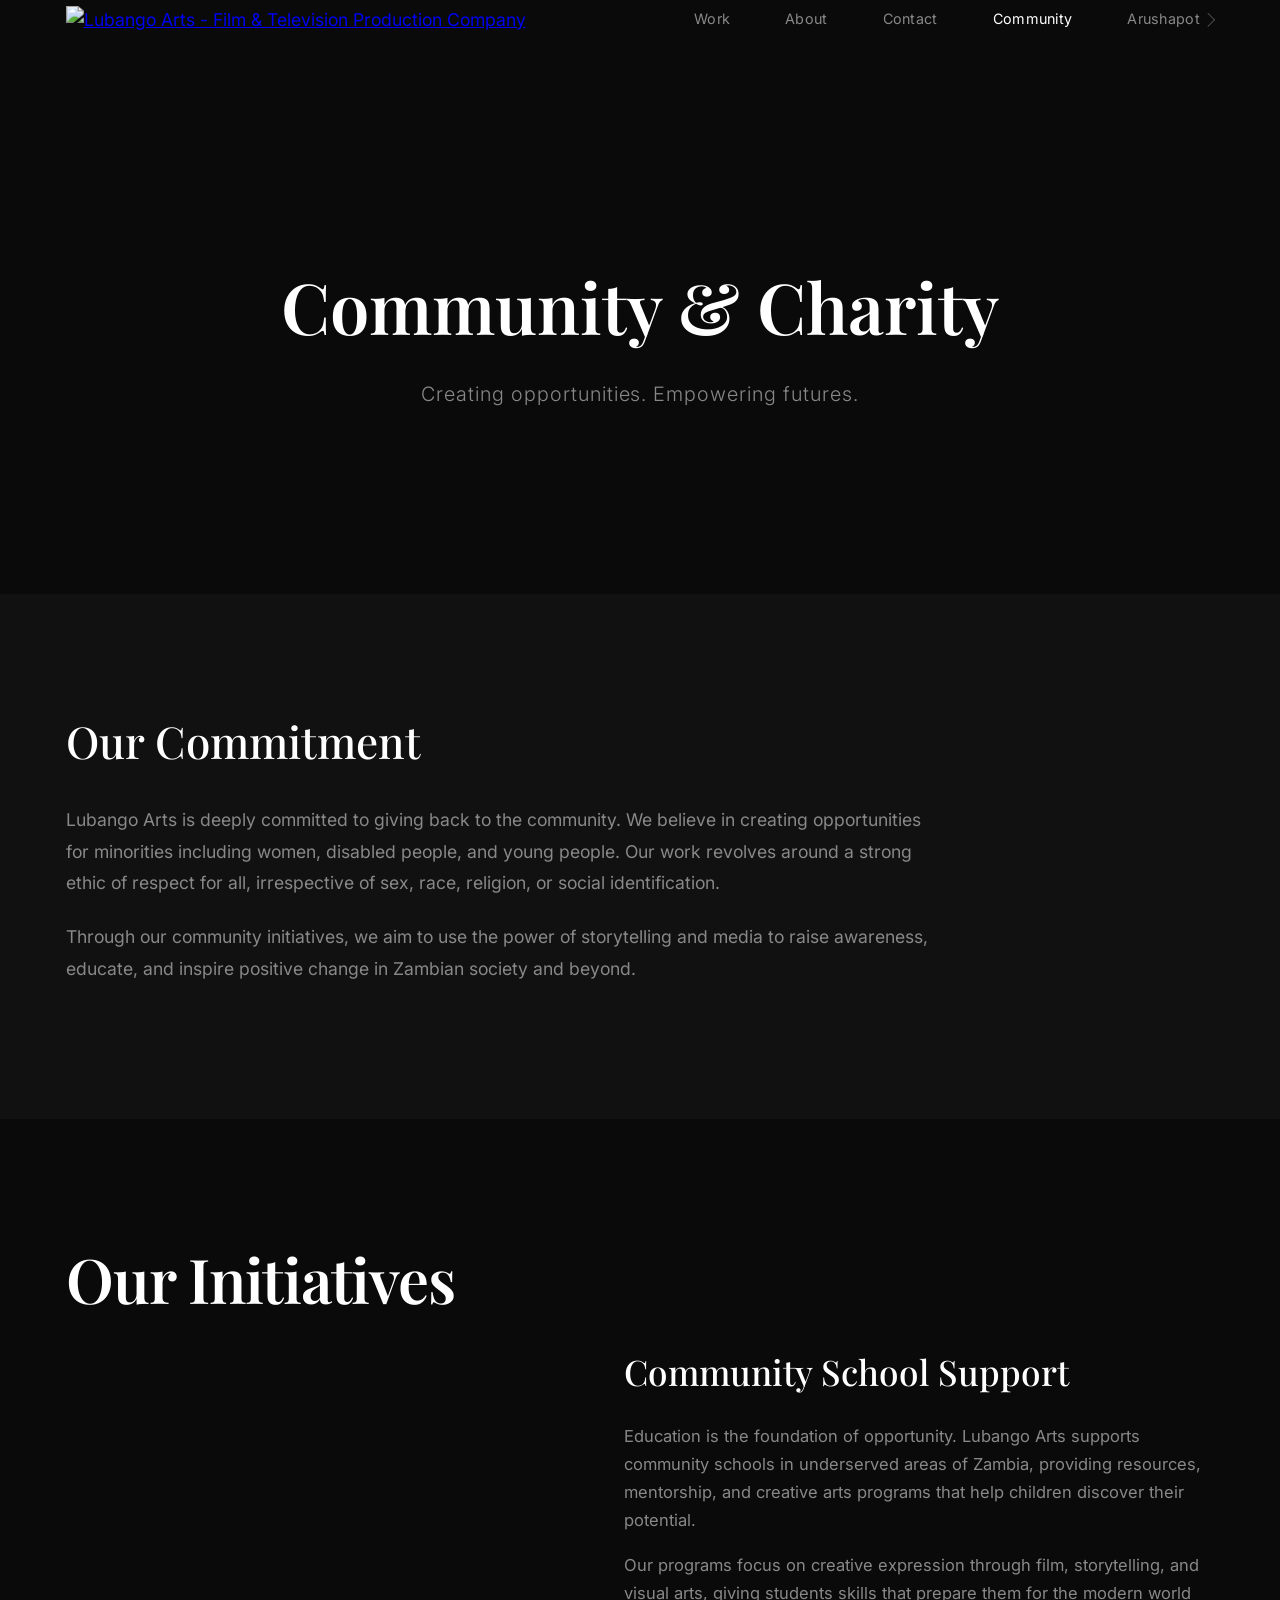
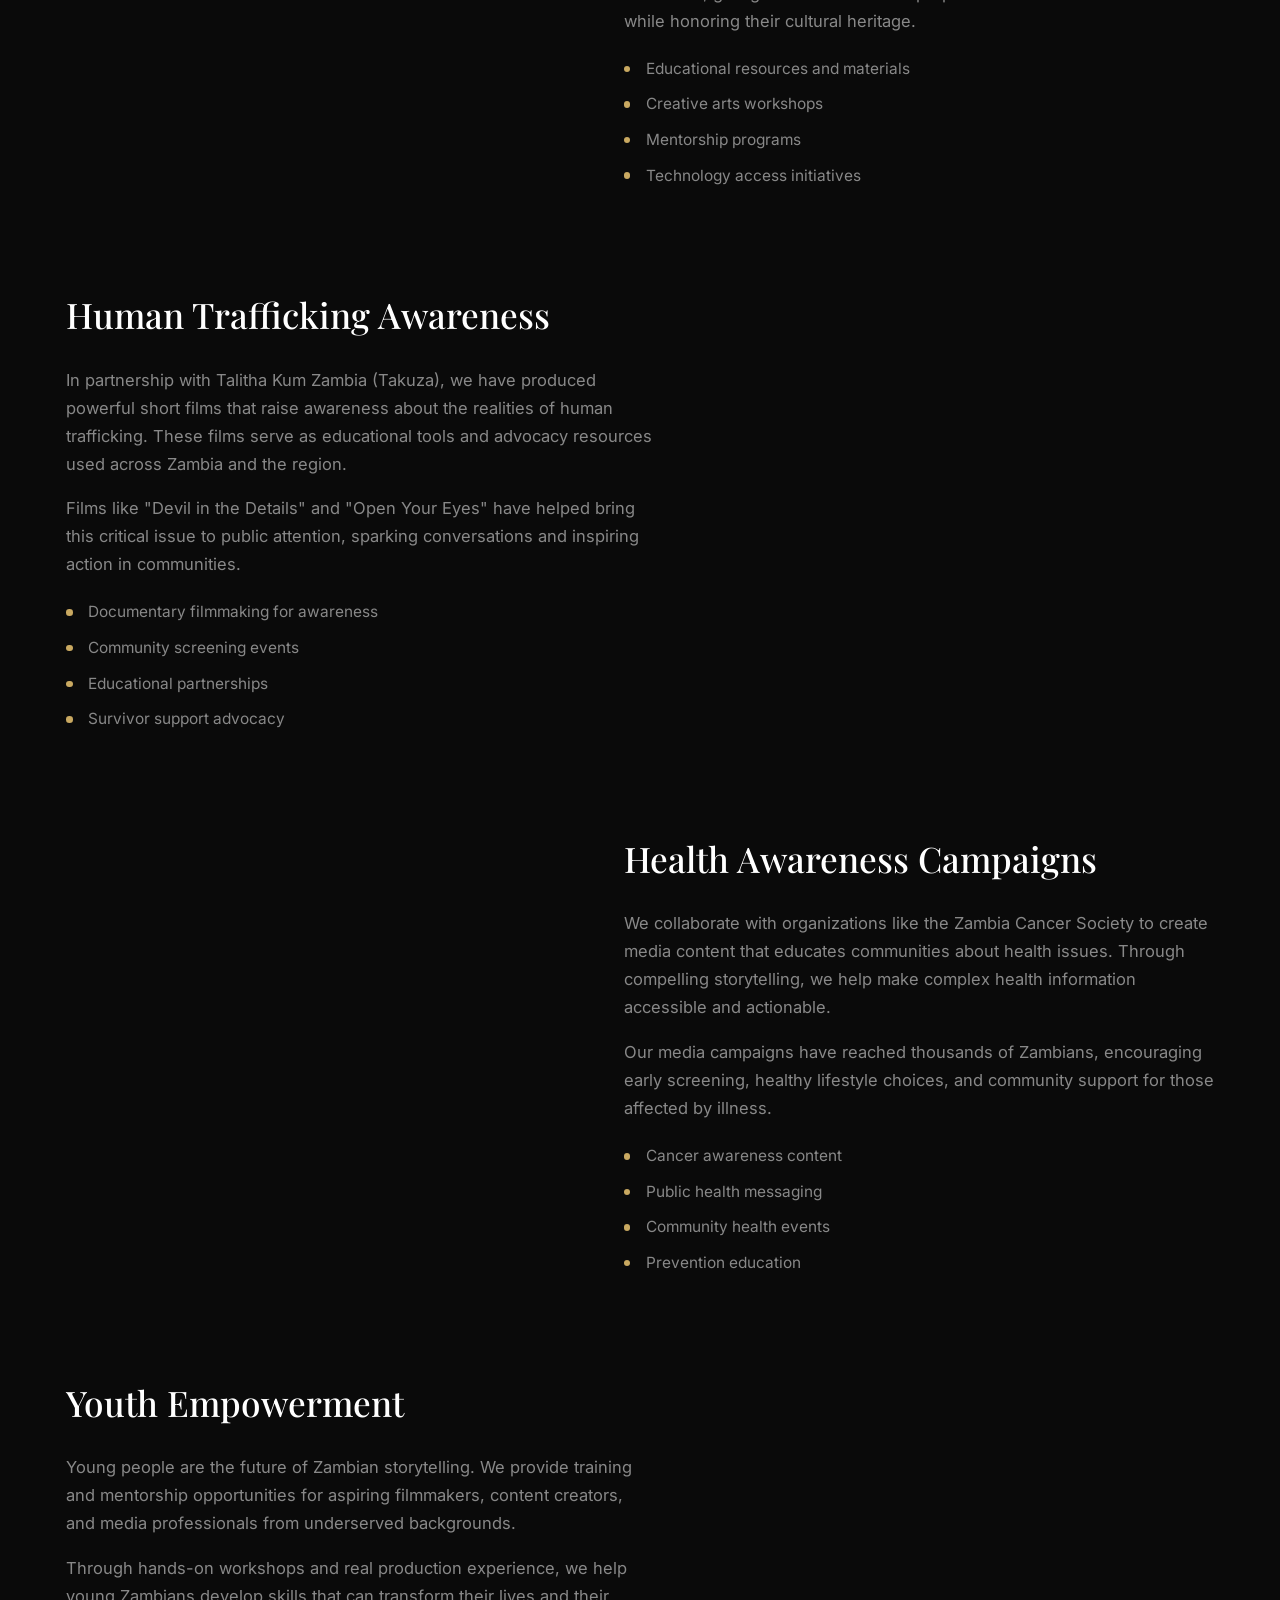
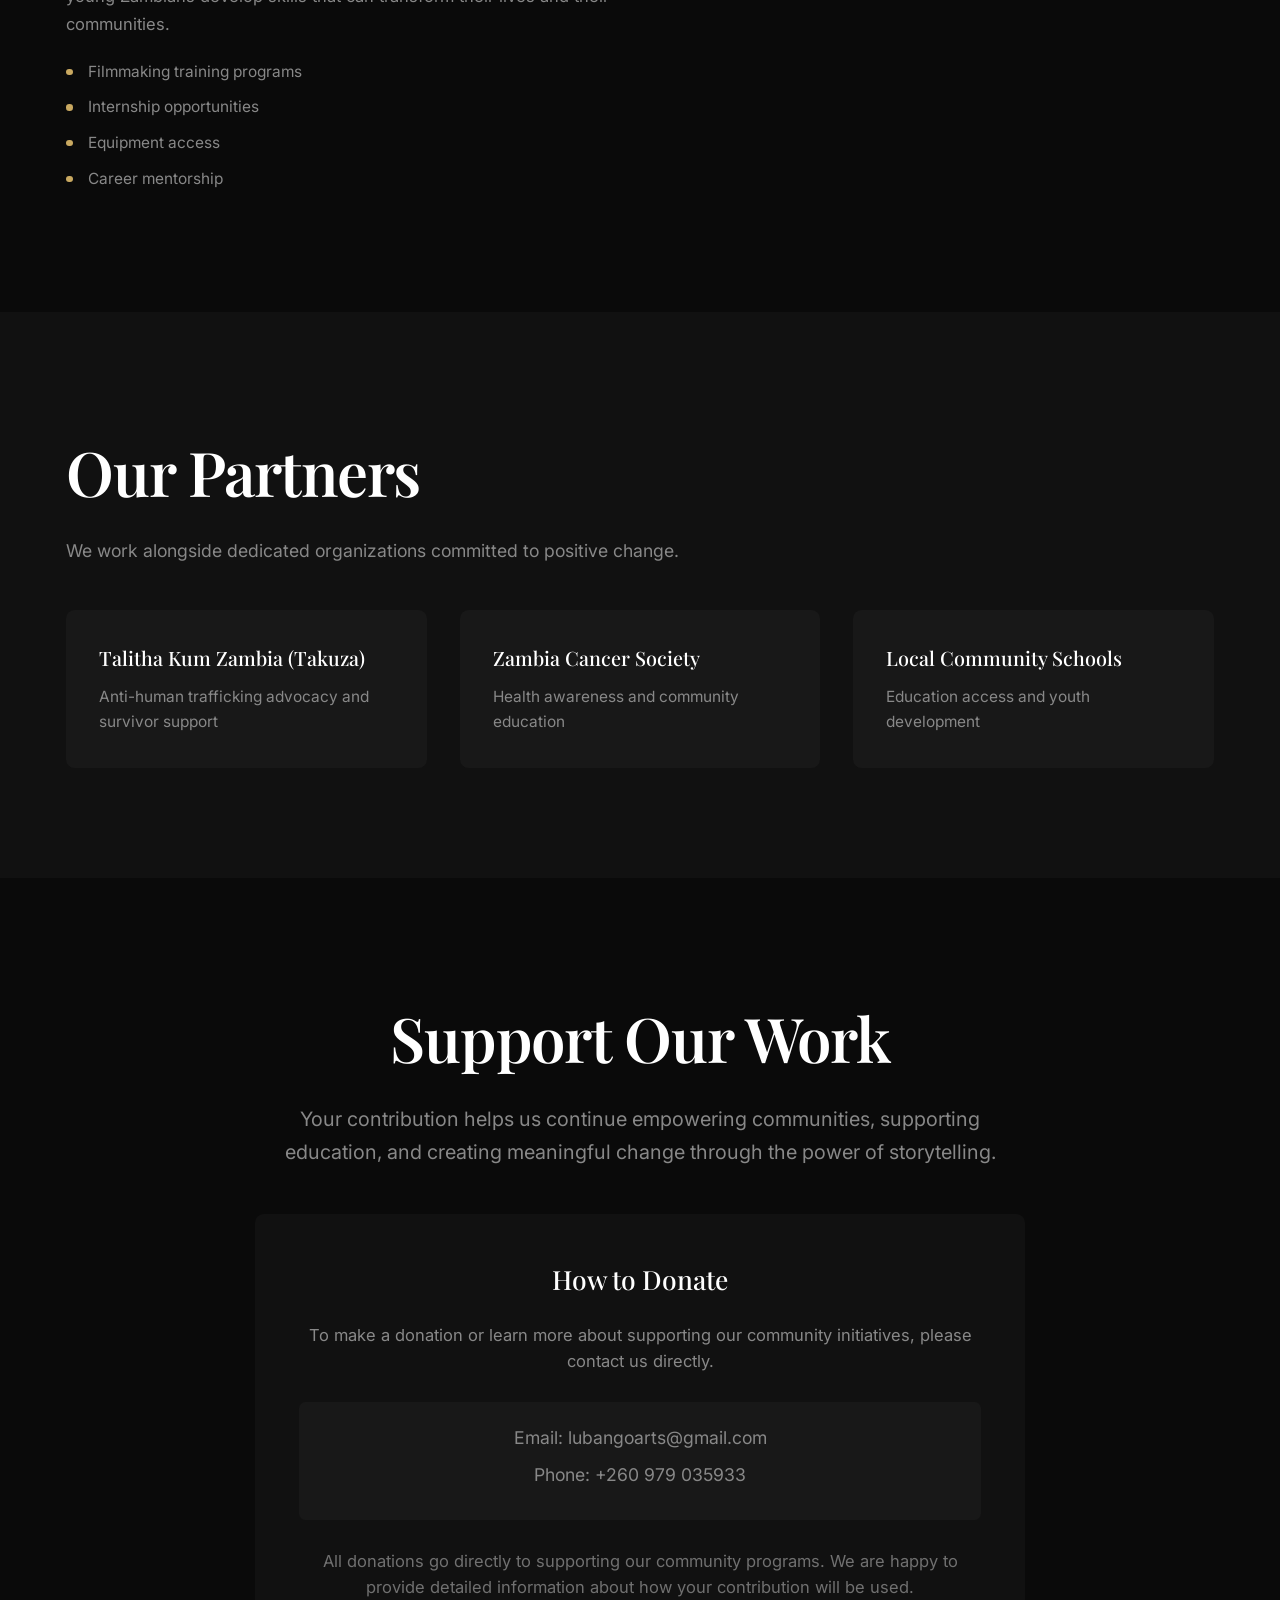
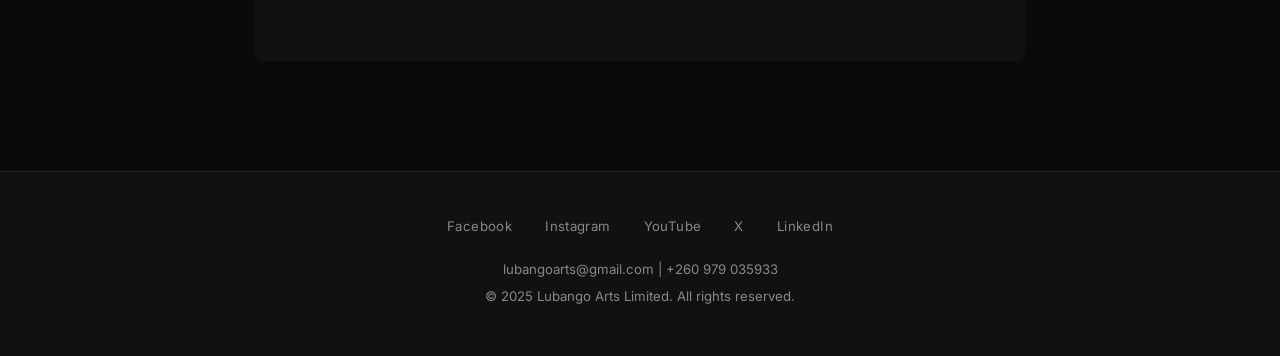
==== commit 7947a993: "Add files via upload" ====
--- a/community.html
+++ b/community.html
@@ -4,43 +4,61 @@
 <head>
     <meta charset="UTF-8">
     <meta name="viewport" content="width=device-width, initial-scale=1.0">
-    <meta name="description"
-        content="Lubango Arts Community & Charity - Supporting education, empowering women and youth, and creating opportunities through charity work in Zambia. Our initiatives include school support, health awareness, and human trafficking prevention.">
-    <meta name="keywords"
-        content="charity Zambia, community development, education support Lusaka, human trafficking awareness, women empowerment, youth development Zambia">
+    <meta name="description" content="Lubango Arts Community & Charity - Supporting education, empowering women and youth, and creating opportunities through charity work in Zambia. Our initiatives include school support, health awareness, and human trafficking prevention.">
+    <meta name="keywords" content="charity Zambia, community development, education support Lusaka, human trafficking awareness, women empowerment, youth development Zambia, Lubango Arts community">
     <meta name="author" content="Lubango Arts">
     <meta name="robots" content="index, follow">
+    <meta name="googlebot" content="index, follow, max-snippet:-1, max-image-preview:large">
     <meta property="og:title" content="Community & Charity - Lubango Arts">
-    <meta property="og:description"
-        content="Supporting education, empowering communities, and creating opportunities through charity work in Zambia.">
-    <meta property="og:image" content="https://lubangoarts.com/assets/images/logoWithText_1764166128263.png">
+    <meta property="og:description" content="Supporting education, empowering communities, and creating opportunities through charity work in Zambia.">
+    <meta property="og:image" content="https://lubangoarts.com/assets/images/logoWithText.png">
     <meta property="og:image:width" content="1200">
     <meta property="og:image:height" content="630">
     <meta property="og:type" content="website">
+    <meta property="og:site_name" content="Lubango Arts">
+    <meta name="twitter:card" content="summary_large_image">
+    <meta name="twitter:site" content="@lubangoarts">
+    <meta name="twitter:title" content="Community & Charity - Lubango Arts">
+    <meta name="twitter:description" content="Supporting education and empowering communities in Zambia.">
+    <meta name="theme-color" content="#0a0a0a">
     <link rel="canonical" href="https://lubangoarts.com/community.html">
-    <title>Community & Charity - Lubango Arts</title>
+    <title>Community & Charity - Lubango Arts | Zambia</title>
     <link rel="icon" type="image/png" href="logo.png">
+    <link rel="apple-touch-icon" href="logo.png">
     <link rel="stylesheet" href="styles.css">
     <link rel="preconnect" href="https://fonts.googleapis.com">
     <link rel="preconnect" href="https://fonts.gstatic.com" crossorigin>
-    <link
-        href="https://fonts.googleapis.com/css2?family=Inter:wght@300;400;500;600;700&family=Playfair+Display:wght@400;500;600;700;800&display=swap"
-        rel="stylesheet">
+    <link href="https://fonts.googleapis.com/css2?family=Inter:wght@300;400;500;600;700&family=Playfair+Display:wght@400;500;600;700;800&display=swap" rel="stylesheet">
 </head>
 
 <body class="community-page">
+    <script type="application/ld+json">
+    {
+      "@context": "https://schema.org",
+      "@type": "NonprofitOrganization",
+      "name": "Lubango Arts Community Initiatives",
+      "url": "https://lubangoarts.com/community.html",
+      "logo": "https://lubangoarts.com/assets/images/logoWithText.png",
+      "description": "Community and charity initiatives focused on education, women empowerment, and youth development in Zambia",
+      "areaServed": "Zambia",
+      "parentOrganization": {
+        "@type": "Organization",
+        "name": "Lubango Arts"
+      }
+    }
+    </script>
+
     <nav class="nav">
         <div class="nav-container">
             <a href="index.html" class="logo">
-                <img src="assets/images/logoWithText_1764166128263.png" alt="Lubango Arts" class="logo-img">
+                <img src="assets/images/logoWithText.png" alt="Lubango Arts - Film & Television Production Company" class="logo-img">
             </a>
             <div class="nav-links">
                 <a href="index.html#work" class="nav-link">Work</a>
                 <a href="index.html#about" class="nav-link">About</a>
                 <a href="index.html#contact" class="nav-link">Contact</a>
                 <a href="community.html" class="nav-link active">Community</a>
-                <a href="https://arushapot.com" target="_blank" rel="noopener"
-                    class="nav-link nav-link-external">Arushapot</a>
+                <a href="https://arushapot.com" target="_blank" rel="noopener" class="nav-link nav-link-external">Arushapot</a>
             </div>
             <button class="menu-toggle" aria-label="Toggle menu">
                 <span></span>
@@ -52,7 +70,7 @@
 
     <main class="main">
         <section class="community-hero">
-            <div class="community-hero-bg" style="background-image: url('assets/images/dmf_1764166128269.webp');"></div>
+            <div class="community-hero-bg" style="background-image: url('assets/images/dmf.webp');"></div>
             <div class="community-hero-overlay"></div>
             <div class="community-hero-content">
                 <h1 class="community-hero-title">Community & Charity</h1>
@@ -64,14 +82,8 @@
             <div class="section-container">
                 <div class="community-intro-content">
                     <h2>Our Commitment</h2>
-                    <p>Lubango Arts is deeply committed to giving back to the community. We believe in creating
-                        opportunities
-                        for minorities including women, disabled people, and young people. Our work revolves around a
-                        strong
-                        ethic of respect for all, irrespective of sex, race, religion, or social identification.</p>
-                    <p>Through our community initiatives, we aim to use the power of storytelling and media to raise
-                        awareness,
-                        educate, and inspire positive change in Zambian society and beyond.</p>
+                    <p>Lubango Arts is deeply committed to giving back to the community. We believe in creating opportunities for minorities including women, disabled people, and young people. Our work revolves around a strong ethic of respect for all, irrespective of sex, race, religion, or social identification.</p>
+                    <p>Through our community initiatives, we aim to use the power of storytelling and media to raise awareness, educate, and inspire positive change in Zambian society and beyond.</p>
                 </div>
             </div>
         </section>
@@ -81,18 +93,11 @@
                 <h2 class="section-title">Our Initiatives</h2>
 
                 <div class="initiative-block">
-                    <div class="initiative-image"
-                        style="background-image: url('assets/images/masauso_1764166128265.webp');"></div>
+                    <div class="initiative-image" style="background-image: url('assets/images/masauso.webp');"></div>
                     <div class="initiative-content">
                         <h3>Community School Support</h3>
-                        <p>Education is the foundation of opportunity. Lubango Arts supports community schools in
-                            underserved
-                            areas of Zambia, providing resources, mentorship, and creative arts programs that help
-                            children
-                            discover their potential.</p>
-                        <p>Our programs focus on creative expression through film, storytelling, and visual arts, giving
-                            students skills that prepare them for the modern world while honoring their cultural
-                            heritage.</p>
+                        <p>Education is the foundation of opportunity. Lubango Arts supports community schools in underserved areas of Zambia, providing resources, mentorship, and creative arts programs that help children discover their potential.</p>
+                        <p>Our programs focus on creative expression through film, storytelling, and visual arts, giving students skills that prepare them for the modern world while honoring their cultural heritage.</p>
                         <ul class="initiative-list">
                             <li>Educational resources and materials</li>
                             <li>Creative arts workshops</li>
@@ -103,18 +108,11 @@
                 </div>
 
                 <div class="initiative-block initiative-block-reverse">
-                    <div class="initiative-image"
-                        style="background-image: url('assets/images/theBorderline_1764166128266.jpg');"></div>
+                    <div class="initiative-image" style="background-image: url('assets/images/theBorderline.jpg');"></div>
                     <div class="initiative-content">
                         <h3>Human Trafficking Awareness</h3>
-                        <p>In partnership with Talitha Kum Zambia (Takuza), we have produced powerful short films that
-                            raise
-                            awareness about the realities of human trafficking. These films serve as educational tools
-                            and
-                            advocacy resources used across Zambia and the region.</p>
-                        <p>Films like "Devil in the Details" and "Open Your Eyes" have helped bring this critical issue
-                            to
-                            public attention, sparking conversations and inspiring action in communities.</p>
+                        <p>In partnership with Talitha Kum Zambia (Takuza), we have produced powerful short films that raise awareness about the realities of human trafficking. These films serve as educational tools and advocacy resources used across Zambia and the region.</p>
+                        <p>Films like "Devil in the Details" and "Open Your Eyes" have helped bring this critical issue to public attention, sparking conversations and inspiring action in communities.</p>
                         <ul class="initiative-list">
                             <li>Documentary filmmaking for awareness</li>
                             <li>Community screening events</li>
@@ -125,16 +123,11 @@
                 </div>
 
                 <div class="initiative-block">
-                    <div class="initiative-image"
-                        style="background-image: url('assets/images/tizibika_1764166128267.webp');"></div>
+                    <div class="initiative-image" style="background-image: url('assets/images/tizibika.webp');"></div>
                     <div class="initiative-content">
                         <h3>Health Awareness Campaigns</h3>
-                        <p>We collaborate with organizations like the Zambia Cancer Society to create media content that
-                            educates communities about health issues. Through compelling storytelling, we help make
-                            complex
-                            health information accessible and actionable.</p>
-                        <p>Our media campaigns have reached thousands of Zambians, encouraging early screening, healthy
-                            lifestyle choices, and community support for those affected by illness.</p>
+                        <p>We collaborate with organizations like the Zambia Cancer Society to create media content that educates communities about health issues. Through compelling storytelling, we help make complex health information accessible and actionable.</p>
+                        <p>Our media campaigns have reached thousands of Zambians, encouraging early screening, healthy lifestyle choices, and community support for those affected by illness.</p>
                         <ul class="initiative-list">
                             <li>Cancer awareness content</li>
                             <li>Public health messaging</li>
@@ -145,15 +138,11 @@
                 </div>
 
                 <div class="initiative-block initiative-block-reverse">
-                    <div class="initiative-image"
-                        style="background-image: url('assets/images/loveBackZambia_1764166128263.webp');"></div>
+                    <div class="initiative-image" style="background-image: url('assets/images/loveBackZambia.webp');"></div>
                     <div class="initiative-content">
                         <h3>Youth Empowerment</h3>
-                        <p>Young people are the future of Zambian storytelling. We provide training and mentorship
-                            opportunities for aspiring filmmakers, content creators, and media professionals from
-                            underserved backgrounds.</p>
-                        <p>Through hands-on workshops and real production experience, we help young Zambians develop
-                            skills that can transform their lives and their communities.</p>
+                        <p>Young people are the future of Zambian storytelling. We provide training and mentorship opportunities for aspiring filmmakers, content creators, and media professionals from underserved backgrounds.</p>
+                        <p>Through hands-on workshops and real production experience, we help young Zambians develop skills that can transform their lives and their communities.</p>
                         <ul class="initiative-list">
                             <li>Filmmaking training programs</li>
                             <li>Internship opportunities</li>
@@ -190,20 +179,16 @@
             <div class="section-container">
                 <div class="donate-content">
                     <h2 class="section-title">Support Our Work</h2>
-                    <p class="donate-intro">Your contribution helps us continue empowering communities, supporting
-                        education,
-                        and creating meaningful change through the power of storytelling.</p>
+                    <p class="donate-intro">Your contribution helps us continue empowering communities, supporting education, and creating meaningful change through the power of storytelling.</p>
 
                     <div class="donate-contact">
                         <h3>How to Donate</h3>
-                        <p>To make a donation or learn more about supporting our community initiatives, please contact
-                            us directly.</p>
+                        <p>To make a donation or learn more about supporting our community initiatives, please contact us directly.</p>
                         <div class="donate-details">
                             <p>Email: lubangoarts@gmail.com</p>
                             <p>Phone: +260 979 035933</p>
                         </div>
-                        <p class="donate-note">All donations go directly to supporting our community programs.
-                            We are happy to provide detailed information about how your contribution will be used.</p>
+                        <p class="donate-note">All donations go directly to supporting our community programs. We are happy to provide detailed information about how your contribution will be used.</p>
                     </div>
                 </div>
             </div>
@@ -213,18 +198,18 @@
     <footer class="footer">
         <div class="footer-content">
             <div class="footer-social">
-                <a href="https://www.facebook.com/lubangoarts" target="_blank" rel="noopener">Facebook</a>
-                <a href="https://www.instagram.com/lubangoarts" target="_blank" rel="noopener">Instagram</a>
-                <a href="https://www.youtube.com/@lubangoarts" target="_blank" rel="noopener">YouTube</a>
-                <a href="https://x.com/lubangoarts" target="_blank" rel="noopener">X</a>
-                <a href="https://zm.linkedin.com/in/nancyhandabile" target="_blank" rel="noopener">LinkedIn</a>
+                <a href="https://www.facebook.com/lubangoarts" target="_blank" rel="noopener" aria-label="Follow Lubango Arts on Facebook">Facebook</a>
+                <a href="https://www.instagram.com/lubangoarts" target="_blank" rel="noopener" aria-label="Follow Lubango Arts on Instagram">Instagram</a>
+                <a href="https://www.youtube.com/@lubangoarts" target="_blank" rel="noopener" aria-label="Subscribe to Lubango Arts on YouTube">YouTube</a>
+                <a href="https://x.com/lubangoarts" target="_blank" rel="noopener" aria-label="Follow Lubango Arts on X">X</a>
+                <a href="https://zm.linkedin.com/in/nancyhandabile" target="_blank" rel="noopener" aria-label="Connect with Nancy Handabile on LinkedIn">LinkedIn</a>
             </div>
             <div class="footer-center">
                 <p class="footer-contact">
                     <a href="mailto:lubangoarts@gmail.com">lubangoarts@gmail.com</a> |
                     <a href="tel:+260979035933">+260 979 035933</a>
                 </p>
-                <p>&copy; 2025 Lubango Arts Limited.</p>
+                <p>&copy; 2025 Lubango Arts Limited. All rights reserved.</p>
             </div>
         </div>
     </footer>
@@ -232,4 +217,4 @@
     <script src="script.js"></script>
 </body>
 
-</html>+</html>
--- a/styles.css
+++ b/styles.css
@@ -14,7 +14,6 @@
 img {
     max-width: 100%;
     height: auto;
-    loading: lazy;
 }
 
 * {
@@ -25,6 +24,7 @@
 
 html {
     scroll-behavior: smooth;
+    zoom: 1.1;
 }
 
 body {
@@ -41,10 +41,16 @@
     left: 0;
     right: 0;
     z-index: 1000;
-    background-color: rgba(10, 10, 10, 0.95);
+    background-color: transparent;
+    backdrop-filter: none;
+    border-bottom: 1px solid transparent;
+    transition: all 0.3s ease;
+}
+
+.nav.scrolled {
+    background-color: rgba(10, 10, 10, 0.98);
+    border-bottom: 1px solid var(--border);
     backdrop-filter: blur(10px);
-    border-bottom: 1px solid var(--border);
-    transition: transform 0.3s ease;
 }
 
 .nav-container {
@@ -144,13 +150,7 @@
     left: 0;
     width: 100%;
     height: 100%;
-    z-index: -1;
-}
-
-.hero-video {
-    width: 100%;
-    height: 100%;
-    object-fit: cover;
+    z-index: 1;
 }
 
 .hero-overlay {
@@ -160,9 +160,16 @@
     width: 100%;
     height: 100%;
     background: linear-gradient(to bottom,
-            rgba(10, 10, 10, 0.7) 0%,
-            rgba(10, 10, 10, 0.5) 50%,
-            rgba(10, 10, 10, 0.85) 100%);
+            rgba(10, 10, 10, 0.3) 0%,
+            rgba(10, 10, 10, 0.15) 50%,
+            rgba(10, 10, 10, 0.4) 100%);
+    z-index: 1;
+}
+
+.hero-video {
+    width: 100%;
+    height: 100%;
+    object-fit: cover;
 }
 
 .hero-content {
@@ -280,6 +287,154 @@
     font-size: 15px;
     color: var(--text-secondary);
     font-weight: 300;
+}
+
+.showreel-section {
+    background-color: var(--bg-secondary);
+}
+
+.featured-showreel {
+    margin-bottom: 60px;
+}
+
+.company-reel-wrapper {
+    position: relative;
+    width: 100%;
+    max-width: 1000px;
+    margin: 0 auto 30px;
+    border-radius: 12px;
+    overflow: hidden;
+    background-color: var(--bg-tertiary);
+    aspect-ratio: 16/9;
+}
+
+.company-reel-video {
+    width: 100%;
+    height: 100%;
+    object-fit: cover;
+    display: block;
+}
+
+.video-controls {
+    position: absolute;
+    bottom: 0;
+    left: 0;
+    right: 0;
+    padding: 20px;
+    background: linear-gradient(to top, rgba(0, 0, 0, 0.8) 0%, transparent 100%);
+    display: flex;
+    align-items: center;
+    gap: 15px;
+    opacity: 0;
+    transition: opacity 0.3s ease;
+}
+
+.company-reel-wrapper:hover .video-controls {
+    opacity: 1;
+}
+
+.video-controls button {
+    background: rgba(255, 255, 255, 0.2);
+    border: none;
+    border-radius: 50%;
+    width: 44px;
+    height: 44px;
+    display: flex;
+    align-items: center;
+    justify-content: center;
+    cursor: pointer;
+    transition: all 0.3s ease;
+    color: white;
+}
+
+.video-controls button:hover {
+    background: rgba(255, 255, 255, 0.3);
+    transform: scale(1.1);
+}
+
+.video-controls button svg {
+    width: 20px;
+    height: 20px;
+}
+
+.play-btn {
+    width: 60px !important;
+    height: 60px !important;
+}
+
+.play-btn svg {
+    width: 28px !important;
+    height: 28px !important;
+}
+
+.fullscreen-btn {
+    margin-left: auto;
+}
+
+.showreel-info {
+    text-align: center;
+    max-width: 800px;
+    margin: 0 auto;
+}
+
+.showreel-name {
+    font-family: 'Playfair Display', serif;
+    font-size: clamp(24px, 3vw, 32px);
+    font-weight: 500;
+    margin-bottom: 15px;
+}
+
+.showreel-description {
+    font-size: 16px;
+    line-height: 1.7;
+    color: var(--text-secondary);
+}
+
+.additional-showreels {
+    margin-top: 60px;
+}
+
+.subsection-title {
+    font-family: 'Playfair Display', serif;
+    font-size: clamp(20px, 2.5vw, 28px);
+    font-weight: 500;
+    margin-bottom: 30px;
+    text-align: center;
+}
+
+.showreels-grid {
+    display: grid;
+    grid-template-columns: repeat(auto-fit, minmax(400px, 1fr));
+    gap: 30px;
+}
+
+.showreel-item {
+    background-color: var(--bg-tertiary);
+    border-radius: 8px;
+    overflow: hidden;
+}
+
+.showreel-video-wrapper {
+    position: relative;
+    width: 100%;
+    padding-top: 56.25%;
+    background-color: var(--bg-tertiary);
+}
+
+.showreel-video-wrapper iframe {
+    position: absolute;
+    top: 0;
+    left: 0;
+    width: 100%;
+    height: 100%;
+    border: none;
+}
+
+.showreel-item-title {
+    padding: 15px 20px;
+    font-size: 16px;
+    font-weight: 500;
+    text-align: center;
 }
 
 .work-section {
@@ -802,6 +957,16 @@
     margin-bottom: 5px;
 }
 
+.footer-contact a {
+    color: var(--text-secondary);
+    text-decoration: none;
+    transition: color 0.3s ease;
+}
+
+.footer-contact a:hover {
+    color: var(--text-primary);
+}
+
 .footer-designer {
     font-size: 11px;
     opacity: 0.7;
@@ -1005,7 +1170,8 @@
 }
 
 .partner-item h4 {
-    font-size: 16px;
+    font-family: 'Playfair Display', serif;
+    font-size: 18px;
     font-weight: 500;
     margin-bottom: 10px;
 }
@@ -1017,53 +1183,24 @@
 
 .donate-section {
     background-color: var(--bg-primary);
-    border-top: 1px solid var(--border);
 }
 
 .donate-content {
-    max-width: 900px;
+    max-width: 700px;
     margin: 0 auto;
+    text-align: center;
 }
 
 .donate-intro {
     font-size: 18px;
     line-height: 1.7;
     color: var(--text-secondary);
-    margin-bottom: 50px;
-    text-align: center;
-}
-
-.donate-options {
-    display: grid;
-    grid-template-columns: repeat(auto-fit, minmax(260px, 1fr));
-    gap: 30px;
-    margin-bottom: 60px;
-}
-
-.donate-option {
-    padding: 30px;
+    margin-bottom: 40px;
+}
+
+.donate-contact {
     background-color: var(--bg-secondary);
-    border-radius: 8px;
-}
-
-.donate-option h3 {
-    font-family: 'Playfair Display', serif;
-    font-size: 18px;
-    font-weight: 500;
-    margin-bottom: 15px;
-    color: var(--accent-primary);
-}
-
-.donate-option p {
-    font-size: 14px;
-    line-height: 1.7;
-    color: var(--text-secondary);
-}
-
-.donate-contact {
-    text-align: center;
-    padding: 50px;
-    background-color: var(--bg-secondary);
+    padding: 40px;
     border-radius: 8px;
 }
 
@@ -1071,29 +1208,31 @@
     font-family: 'Playfair Display', serif;
     font-size: 24px;
     font-weight: 500;
+    margin-bottom: 20px;
+}
+
+.donate-contact p {
+    font-size: 15px;
+    color: var(--text-secondary);
     margin-bottom: 15px;
 }
 
-.donate-contact>p {
-    font-size: 15px;
-    color: var(--text-secondary);
-    margin-bottom: 25px;
-}
-
 .donate-details {
-    margin-bottom: 25px;
+    margin: 25px 0;
+    padding: 20px;
+    background-color: var(--bg-tertiary);
+    border-radius: 6px;
 }
 
 .donate-details p {
+    margin-bottom: 8px;
     font-size: 16px;
-    color: var(--text-primary);
-    margin-bottom: 8px;
 }
 
 .donate-note {
     font-size: 13px;
     color: var(--text-secondary);
-    font-style: italic;
+    opacity: 0.8;
 }
 
 @media (min-width: 768px) {
@@ -1125,26 +1264,6 @@
 }
 
 @media (max-width: 1024px) {
-
-    .nav-container,
-    .section-container,
-    .footer {
-        padding-left: 40px;
-        padding-right: 40px;
-    }
-
-    .hero-section {
-        padding: 80px 40px 40px;
-    }
-
-    .films-grid {
-        grid-template-columns: 1fr;
-    }
-
-    .work-grid {
-        grid-template-columns: repeat(auto-fit, minmax(280px, 1fr));
-    }
-
     .initiative-block {
         grid-template-columns: 1fr;
         gap: 30px;
@@ -1155,7 +1274,7 @@
     }
 
     .initiative-image {
-        height: 250px;
+        height: 280px;
     }
 
     .impact-grid {
@@ -1164,42 +1283,41 @@
 }
 
 @media (max-width: 768px) {
+    html {
+        zoom: 1;
+    }
+
+    .nav-container {
+        padding: 10px 20px;
+    }
+
     .nav-links {
         position: fixed;
         top: 60px;
         left: 0;
         right: 0;
+        background-color: rgba(10, 10, 10, 0.98);
         flex-direction: column;
-        background-color: var(--bg-secondary);
-        padding: 30px;
+        padding: 30px 20px;
         gap: 20px;
-        transform: translateX(100%);
+        transform: translateY(-120%);
         transition: transform 0.3s ease;
-        border-bottom: 1px solid var(--border);
     }
 
     .nav-links.active {
-        transform: translateX(0);
+        transform: translateY(0);
     }
 
     .menu-toggle {
         display: flex;
     }
 
-    .nav-container,
-    .section-container,
-    .footer {
-        padding-left: 25px;
-        padding-right: 25px;
-    }
-
     .hero-section {
-        padding: 100px 25px 60px;
+        padding: 80px 20px 40px;
     }
 
     .section-container {
-        padding-top: 70px;
-        padding-bottom: 70px;
+        padding: 60px 20px;
     }
 
     .work-grid {
@@ -1210,280 +1328,51 @@
         grid-template-columns: 1fr;
     }
 
-    .about-content .section-title {
-        text-align: center;
-        margin-left: auto;
-        margin-right: auto;
-    }
-
-    .about-lead {
-        max-width: 100%;
-        margin-left: auto;
-        margin-right: auto;
-        padding: 0 10px;
-        font-size: 16px;
+    .showreels-grid {
+        grid-template-columns: 1fr;
+    }
+
+    .form-row {
+        grid-template-columns: 1fr;
+    }
+
+    .footer {
+        padding: 30px 20px;
+    }
+
+    .footer-social {
+        flex-wrap: wrap;
+        gap: 15px;
+    }
+
+    .community-hero {
+        height: 50vh;
+    }
+
+    .impact-grid {
+        grid-template-columns: 1fr 1fr;
+        gap: 30px;
+    }
+}
+
+@media (max-width: 480px) {
+    .hero-title {
+        font-size: clamp(32px, 10vw, 48px);
+    }
+
+    .section-title {
+        font-size: clamp(28px, 6vw, 36px);
     }
 
     .about-grid {
         grid-template-columns: 1fr;
-        gap: 20px;
-        text-align: left;
-    }
-
-    .about-block {
-        padding: 30px;
-        background-color: var(--bg-tertiary);
-        border-radius: 8px;
-        text-align: left;
-    }
-
-    .contact-form {
-        padding: 25px;
-    }
-
-    .form-row {
-        grid-template-columns: 1fr;
-    }
-
-    .footer {
-        padding: 30px 25px;
-    }
-
-    .community-hero {
-        height: 50vh;
-        min-height: 350px;
-    }
-
-    .initiative-block {
-        grid-template-columns: 1fr;
-    }
-
-    .initiative-image {
-        height: 200px;
-    }
-
-    .impact-grid {
-        grid-template-columns: repeat(2, 1fr);
-        gap: 30px;
-    }
-
-    .donate-contact {
-        padding: 30px;
-    }
-}
-
-@media (max-width: 480px) {
-    .films-grid {
+    }
+
+    .partners-list {
         grid-template-columns: 1fr;
     }
 
     .impact-grid {
         grid-template-columns: 1fr;
     }
-}
-
-.footer-contact a {
-    color: inherit;
-    text-decoration: none;
-    transition: var(--transition-smooth);
-}
-
-.footer-contact a:hover {
-    color: var(--text-primary);
-}
-
-
-.community-initiatives .section-title {
-    text-align: center;
-    margin-left: auto;
-    margin-right: auto;
-}
-
-.community-partners .section-title {
-    text-align: center;
-    margin-left: auto;
-    margin-right: auto;
-}
-
-.community-partners .partners-intro {
-    text-align: center;
-    margin-left: auto;
-    margin-right: auto;
-    max-width: 800px;
-}
-
-.donate-section .section-title {
-    text-align: center;
-    margin-left: auto;
-    margin-right: auto;
-}
-
-.donate-intro {
-    text-align: center;
-    margin-left: auto;
-    margin-right: auto;
-    max-width: 800px;
-}
-
-.donate-content {
-    text-align: center;
-}
-
-.donate-contact {
-    text-align: center;
-    margin-top: 40px;
-}
-
-.donate-details {
-    margin: 20px 0;
-    padding: 20px;
-    background-color: var(--bg-tertiary);
-    border-radius: 8px;
-    display: inline-block;
-}
-
-@media (max-width: 768px) {
-
-    .community-initiatives .section-title,
-    .community-partners .section-title,
-    .donate-section .section-title {
-        text-align: center;
-    }
-
-    .partners-intro,
-    .donate-intro {
-        text-align: center;
-    }
-
-    .donate-content,
-    .donate-contact {
-        text-align: center;
-    }
-
-    .donate-details {
-        display: block;
-        margin: 20px auto;
-    }
-}
-
-.community-intro-content {
-    text-align: center;
-    max-width: 900px;
-    margin-left: auto;
-    margin-right: auto;
-}
-
-.community-intro-content h2 {
-    font-family: 'Playfair Display', serif;
-    font-size: 32px;
-    font-weight: 600;
-    margin-bottom: 20px;
-    color: var(--accent-primary);
-}
-
-.community-intro-content p {
-    font-size: 16px;
-    line-height: 1.7;
-    color: var(--text-secondary);
-    margin-bottom: 15px;
-}
-
-@media (max-width: 768px) {
-
-    .community-intro-content {
-        text-align: center;
-        max-width: 100%;
-        padding: 0 20px;
-    }
-
-    .community-intro-content h2 {
-        font-size: 24px;
-        margin-bottom: 20px;
-    }
-
-    .community-intro-content p {
-        font-size: 14px;
-        margin-bottom: 15px;
-    }
-
-}
-
-.showreel-section {
-    background-color: var(--bg-secondary);
-}
-
-.featured-showreel {
-    margin-bottom: 100px;
-}
-
-.showreel-video-wrapper {
-    position: relative;
-    width: 100%;
-    padding-top: 56.25%;
-    background-color: var(--bg-tertiary);
-    border-radius: 12px;
-    overflow: hidden;
-    margin-bottom: 40px;
-}
-
-.showreel-video-wrapper iframe {
-    position: absolute;
-    top: 0;
-    left: 0;
-    width: 100%;
-    height: 100%;
-    border: none;
-}
-
-.showreel-info {
-    text-align: center;
-    max-width: 800px;
-    margin: 0 auto;
-}
-
-.showreel-name {
-    font-family: 'Playfair Display', serif;
-    font-size: clamp(28px, 4vw, 42px);
-    font-weight: 600;
-    margin-bottom: 20px;
-}
-
-.showreel-description {
-    font-size: 18px;
-    line-height: 1.8;
-    color: var(--text-secondary);
-}
-
-.subsection-title {
-    font-family: 'Playfair Display', serif;
-    font-size: clamp(28px, 3vw, 36px);
-    font-weight: 600;
-    margin-bottom: 40px;
-    text-align: center;
-}
-
-.showreels-grid {
-    display: grid;
-    grid-template-columns: repeat(auto-fit, minmax(450px, 1fr));
-    gap: 40px;
-}
-
-.showreel-item {
-    background-color: var(--bg-tertiary);
-    border-radius: 12px;
-    overflow: hidden;
-    transition: transform 0.3s ease, box-shadow 0.3s ease;
-}
-
-.showreel-item:hover {
-    transform: translateY(-8px);
-    box-shadow: 0 20px 40px rgba(0, 0, 0, 0.4);
-}
-
-.showreel-item-title {
-    padding: 25px;
-    font-size: 18px;
-    font-weight: 600;
-    text-align: center;
-    color: var(--text-primary);
 }
